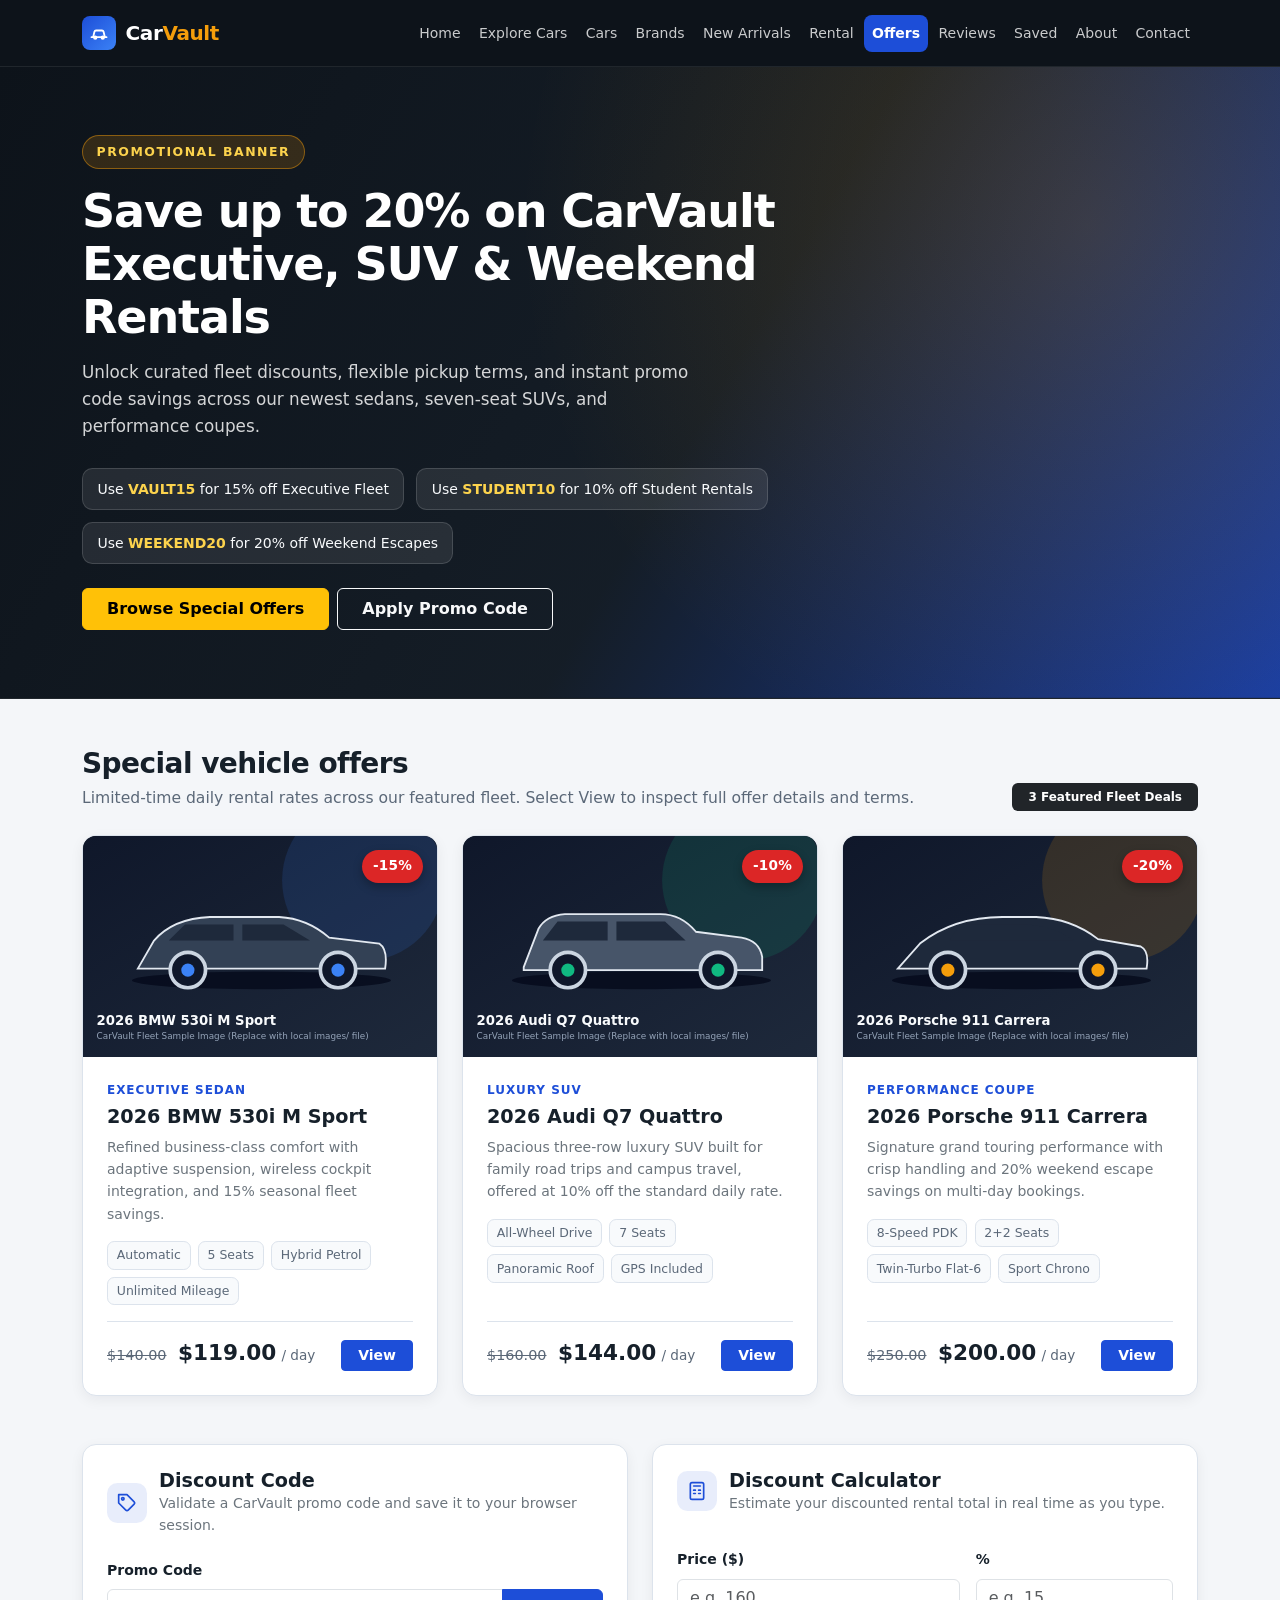
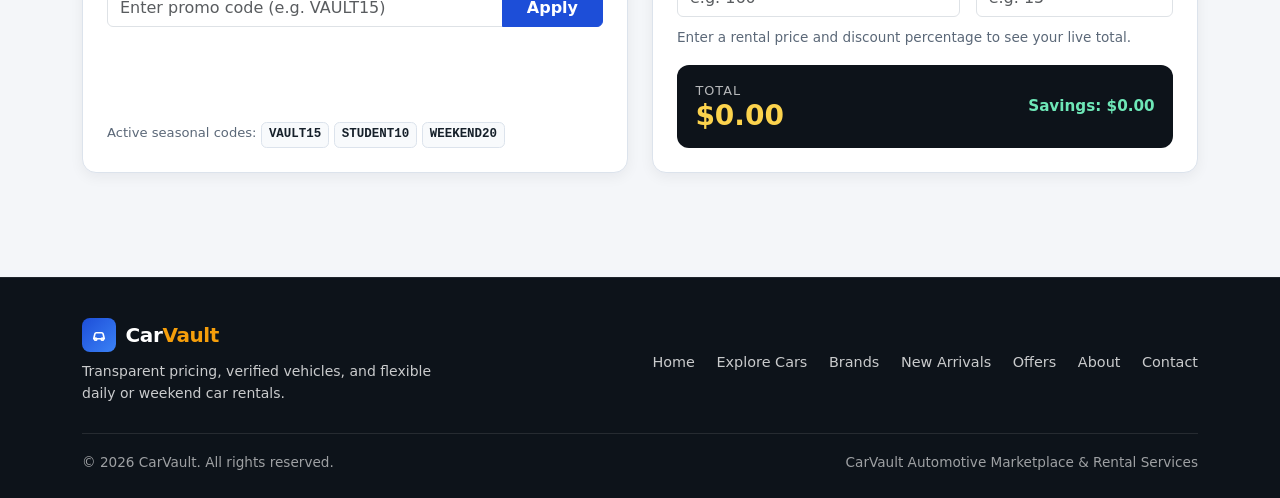
==== pages/offers.html @ e5821bf5 "Implemented CarVault Offers and Deals page" ====
<!DOCTYPE html>
<html lang="en">
  <head>
    <meta charset="UTF-8" />
    <meta name="viewport" content="width=device-width, initial-scale=1.0" />
    <title>Special Offers &amp; Promo Codes | CarVault</title>
    <link
      href="https://cdn.jsdelivr.net/npm/bootstrap@5.3.3/dist/css/bootstrap.min.css"
      rel="stylesheet"
      integrity="sha384-QWTKZyjpPEjISv5WaRU9OFeRpok6YctnYmDr5pNlyT2bRjXh0JMhjY6hW+ALEwIH"
      crossorigin="anonymous"
    />
    <link rel="stylesheet" href="../css/style.css" />
  </head>
  <body>
    <!-- Shared Header & Responsive Navigation -->
    <header>
      <nav class="navbar navbar-expand-xl navbar-dark carvault-navbar sticky-top" aria-label="Primary navigation">
        <div class="container">
          <a class="navbar-brand carvault-brand" href="../index.html">
            <span class="carvault-brand-mark" aria-hidden="true">
              <svg width="20" height="20" viewBox="0 0 24 24" fill="none" stroke="currentColor" stroke-width="2.2" stroke-linecap="round" stroke-linejoin="round">
                <path d="M5 17h14l-1.5-6.5A2 2 0 0 0 15.55 9H8.45a2 2 0 0 0-1.95 1.5L5 17z" />
                <circle cx="7.5" cy="17.5" r="1.5" />
                <circle cx="16.5" cy="17.5" r="1.5" />
                <path d="M3 17h2m14 0h2" />
              </svg>
            </span>
            <span>Car<span class="carvault-brand-accent">Vault</span></span>
          </a>

          <button
            class="navbar-toggler carvault-toggler"
            type="button"
            data-bs-toggle="collapse"
            data-bs-target="#carvaultMainNav"
            aria-controls="carvaultMainNav"
            aria-expanded="false"
            aria-label="Toggle navigation menu"
          >
            <span class="navbar-toggler-icon"></span>
            <span>Menu</span>
          </button>

          <div class="collapse navbar-collapse" id="carvaultMainNav">
            <ul class="navbar-nav ms-auto align-items-xl-center pt-3 pt-xl-0">
              <li class="nav-item"><a class="nav-link" href="../index.html">Home</a></li>
              <li class="nav-item"><a class="nav-link" href="explore.html">Explore Cars</a></li>
              <li class="nav-item"><a class="nav-link" href="cars.html">Cars</a></li>
              <li class="nav-item"><a class="nav-link" href="brands.html">Brands</a></li>
              <li class="nav-item"><a class="nav-link" href="new-arrivals.html">New Arrivals</a></li>
              <li class="nav-item"><a class="nav-link" href="rental.html">Rental</a></li>
              <li class="nav-item"><a class="nav-link active" aria-current="page" href="offers.html">Offers</a></li>
              <li class="nav-item"><a class="nav-link" href="reviews.html">Reviews</a></li>
              <li class="nav-item"><a class="nav-link" href="saved.html">Saved</a></li>
              <li class="nav-item"><a class="nav-link" href="about.html">About</a></li>
              <li class="nav-item"><a class="nav-link" href="contact.html">Contact</a></li>
            </ul>
          </div>
        </div>
      </nav>
    </header>

    <main>
      <!--
        Hero Section: Full-width Promotional Banner
        To swap in a custom banner image later, either:
        1. Add style="--promo-banner-image: url('../images/your-banner.jpg');" on this <section>, or
        2. Update --promo-banner-image in css/style.css
      -->
      <section class="promo-banner" aria-label="Promotional Banner">
        <div class="container">
          <div class="row align-items-center g-4">
            <div class="col-lg-8">
              <span class="promo-eyebrow">PROMOTIONAL BANNER</span>
              <h1 class="promo-banner-title">
                Save up to 20% on CarVault Executive, SUV &amp; Weekend Rentals
              </h1>
              <p class="promo-banner-subtitle">
                Unlock curated fleet discounts, flexible pickup terms, and instant promo code savings across our newest sedans, seven-seat SUVs, and performance coupes.
              </p>
              <div class="promo-highlights mb-4">
                <div class="promo-highlight-pill">
                  Use <strong>VAULT15</strong> for 15% off Executive Fleet
                </div>
                <div class="promo-highlight-pill">
                  Use <strong>STUDENT10</strong> for 10% off Student Rentals
                </div>
                <div class="promo-highlight-pill">
                  Use <strong>WEEKEND20</strong> for 20% off Weekend Escapes
                </div>
              </div>
              <div class="d-flex flex-wrap gap-2">
                <a href="#special-offers" class="btn btn-warning fw-semibold px-4 py-2">
                  Browse Special Offers
                </a>
                <a href="#offer-tools" class="btn btn-outline-light fw-semibold px-4 py-2">
                  Apply Promo Code
                </a>
              </div>
            </div>
          </div>
        </div>
      </section>

      <!-- Special Vehicle Offers -->
      <section id="special-offers" class="py-5" aria-labelledby="special-offers-heading">
        <div class="container">
          <div class="d-flex flex-column flex-md-row justify-content-between align-items-md-end mb-4 gap-2">
            <div>
              <h2 id="special-offers-heading" class="section-heading">Special vehicle offers</h2>
              <p class="section-subheading">
                Limited-time daily rental rates across our featured fleet. Select View to inspect full offer details and terms.
              </p>
            </div>
            <span class="badge text-bg-dark px-3 py-2 align-self-start align-self-md-end">
              3 Featured Fleet Deals
            </span>
          </div>

          <!-- Offer cards rendered dynamically from js/offers.js -->
          <div class="row g-4" id="offers-grid"></div>
        </div>
      </section>

      <!-- Interactive Tools Row -->
      <section id="offer-tools" class="pb-5" aria-label="Promo code and discount calculator tools">
        <div class="container">
          <div class="row g-4">
            <!-- Discount Code Box -->
            <div class="col-12 col-md-6">
              <div class="tool-card">
                <div class="tool-card-header">
                  <span class="tool-icon-badge" aria-hidden="true">
                    <svg width="20" height="20" viewBox="0 0 24 24" fill="none" stroke="currentColor" stroke-width="2" stroke-linecap="round" stroke-linejoin="round">
                      <path d="M20.59 13.41 13.42 20.58a2 2 0 0 1-2.83 0L2 12V2h10l8.59 8.59a2 2 0 0 1 0 2.82z" />
                      <circle cx="7" cy="7" r="1.5" />
                    </svg>
                  </span>
                  <div>
                    <h2 class="tool-card-title">Discount Code</h2>
                    <p class="text-secondary small mb-0">
                      Validate a CarVault promo code and save it to your browser session.
                    </p>
                  </div>
                </div>

                <form id="promo-code-form" class="mt-2" novalidate>
                  <label for="promo-code-input" class="form-label fw-semibold small">
                    Promo Code
                  </label>
                  <div class="input-group">
                    <input
                      type="text"
                      id="promo-code-input"
                      class="form-control"
                      placeholder="Enter promo code (e.g. VAULT15)"
                      autocomplete="off"
                    />
                    <button type="submit" id="apply-promo-btn" class="btn btn-carvault px-4">
                      Apply
                    </button>
                  </div>
                </form>

                <div id="promo-feedback" class="promo-feedback" role="status" aria-live="polite"></div>

                <div class="promo-hints">
                  Active seasonal codes:
                  <span class="promo-code-pill">VAULT15</span>
                  <span class="promo-code-pill">STUDENT10</span>
                  <span class="promo-code-pill">WEEKEND20</span>
                </div>
              </div>
            </div>

            <!-- Discount Calculator Box -->
            <div class="col-12 col-md-6">
              <div class="tool-card">
                <div class="tool-card-header">
                  <span class="tool-icon-badge" aria-hidden="true">
                    <svg width="20" height="20" viewBox="0 0 24 24" fill="none" stroke="currentColor" stroke-width="2" stroke-linecap="round" stroke-linejoin="round">
                      <rect x="4" y="2" width="16" height="20" rx="2" />
                      <line x1="8" y1="6" x2="16" y2="6" />
                      <line x1="8" y1="11" x2="10" y2="11" />
                      <line x1="14" y1="11" x2="16" y2="11" />
                      <line x1="8" y1="15" x2="10" y2="15" />
                      <line x1="14" y1="15" x2="16" y2="15" />
                    </svg>
                  </span>
                  <div>
                    <h2 class="tool-card-title">Discount Calculator</h2>
                    <p class="text-secondary small mb-0">
                      Estimate your discounted rental total in real time as you type.
                    </p>
                  </div>
                </div>

                <div class="row g-3 mt-1">
                  <div class="col-sm-7">
                    <label for="calc-price" class="form-label fw-semibold small">Price ($)</label>
                    <input
                      type="number"
                      id="calc-price"
                      class="form-control"
                      placeholder="e.g. 160"
                      min="0"
                      step="0.01"
                    />
                  </div>
                  <div class="col-sm-5">
                    <label for="calc-discount" class="form-label fw-semibold small">%</label>
                    <input
                      type="number"
                      id="calc-discount"
                      class="form-control"
                      placeholder="e.g. 15"
                      min="0"
                      max="100"
                      step="0.1"
                    />
                  </div>
                </div>

                <div id="calc-feedback" class="calc-feedback" aria-live="polite"></div>

                <div class="calc-result-box">
                  <div>
                    <div class="calc-total-label">Total</div>
                    <div id="calc-total" class="calc-total-value">$0.00</div>
                  </div>
                  <div id="calc-savings" class="calc-savings-value">Savings: $0.00</div>
                </div>
              </div>
            </div>
          </div>
        </div>
      </section>
    </main>

    <!-- Offer Details Bootstrap Modal -->
    <div
      class="modal fade"
      id="offerDetailsModal"
      tabindex="-1"
      aria-labelledby="offerModalTitle"
      aria-hidden="true"
    >
      <div class="modal-dialog modal-lg modal-dialog-centered">
        <div class="modal-content border-0 shadow-lg">
          <div class="modal-header">
            <div>
              <span id="offerModalCategory" class="offer-category-tag d-block"></span>
              <h3 class="modal-title fs-4 fw-bold" id="offerModalTitle">Vehicle Offer</h3>
            </div>
            <button type="button" class="btn-close" data-bs-dismiss="modal" aria-label="Close"></button>
          </div>
          <div class="modal-body">
            <div class="row g-4 align-items-start">
              <div class="col-md-6">
                <img id="offerModalImage" src="" alt="" class="offer-modal-img" />
                <div class="d-flex align-items-center justify-content-between mt-3">
                  <span id="offerModalBadge" class="badge text-bg-danger px-3 py-2 fs-6"></span>
                  <span class="small text-secondary">
                    Offer Code: <strong id="offerModalCode" class="text-dark"></strong>
                  </span>
                </div>
              </div>
              <div class="col-md-6">
                <p id="offerModalSummary" class="text-secondary mb-3"></p>
                <div class="p-3 rounded-3 bg-light border mb-3">
                  <div class="d-flex justify-content-between small text-secondary mb-1">
                    <span>Standard Daily Rate</span>
                    <span id="offerModalOriginalPrice" class="text-decoration-line-through"></span>
                  </div>
                  <div class="d-flex justify-content-between align-items-baseline">
                    <span class="fw-semibold">Discounted Offer Price</span>
                    <span id="offerModalDiscountedPrice" class="fs-4 fw-bold text-primary"></span>
                  </div>
                  <div id="offerModalSavings" class="small text-success fw-semibold text-end mt-1"></div>
                </div>

                <h4 class="fs-6 fw-bold mb-2">Vehicle Highlights</h4>
                <div id="offerModalSpecs" class="offer-specs-list mb-3"></div>

                <h4 class="fs-6 fw-bold mb-2">Included Benefits</h4>
                <ul id="offerModalInclusions" class="small text-secondary ps-3 mb-0"></ul>
              </div>
            </div>

            <div class="offer-modal-terms mt-4">
              <strong class="text-dark d-block mb-1">Offer Terms &amp; Conditions</strong>
              <span id="offerModalTerms"></span>
            </div>
          </div>
          <div class="modal-footer">
            <button type="button" class="btn btn-outline-secondary" data-bs-dismiss="modal">
              Close
            </button>
            <a href="rental.html" class="btn btn-carvault">Reserve This Vehicle</a>
          </div>
        </div>
      </div>
    </div>

    <!-- Shared Footer -->
    <footer class="carvault-footer">
      <div class="container">
        <div class="row align-items-center justify-content-between g-3">
          <div class="col-lg-4">
            <div class="carvault-brand mb-2">
              <span class="carvault-brand-mark" aria-hidden="true">
                <svg width="18" height="18" viewBox="0 0 24 24" fill="none" stroke="currentColor" stroke-width="2.2" stroke-linecap="round" stroke-linejoin="round">
                  <path d="M5 17h14l-1.5-6.5A2 2 0 0 0 15.55 9H8.45a2 2 0 0 0-1.95 1.5L5 17z" />
                  <circle cx="7.5" cy="17.5" r="1.5" />
                  <circle cx="16.5" cy="17.5" r="1.5" />
                </svg>
              </span>
              <span>Car<span class="carvault-brand-accent">Vault</span></span>
            </div>
            <p class="small mb-0">
              Transparent pricing, verified vehicles, and flexible daily or weekend car rentals.
            </p>
          </div>
          <div class="col-lg-8 d-flex justify-content-lg-end">
            <ul class="carvault-footer-links">
              <li><a href="../index.html">Home</a></li>
              <li><a href="explore.html">Explore Cars</a></li>
              <li><a href="brands.html">Brands</a></li>
              <li><a href="new-arrivals.html">New Arrivals</a></li>
              <li><a href="offers.html">Offers</a></li>
              <li><a href="about.html">About</a></li>
              <li><a href="contact.html">Contact</a></li>
            </ul>
          </div>
        </div>
        <div class="carvault-footer-bottom d-flex flex-column flex-sm-row justify-content-between gap-2">
          <span>&copy; 2026 CarVault. All rights reserved.</span>
          <span>CarVault Automotive Marketplace &amp; Rental Services</span>
        </div>
      </div>
    </footer>

    <script
      src="https://cdn.jsdelivr.net/npm/bootstrap@5.3.3/dist/js/bootstrap.bundle.min.js"
      integrity="sha384-YvpcrYf0tY3lHB60NNkmXc5s9fDVZLESaAA55NDzOxhy9GkcIdslK1eN7N6jIeHz"
      crossorigin="anonymous"
    ></script>
    <script src="../js/offers.js"></script>
  </body>
</html>
---- css/style.css ----
/* ==========================================================================
   CarVault Shared Stylesheet
   ========================================================================== */

:root {
  --cv-bg: #f4f6f9;
  --cv-surface: #ffffff;
  --cv-surface-alt: #f8fafc;
  --cv-dark: #0d131a;
  --cv-dark-elevated: #161f29;
  --cv-border: #dce3ec;
  --cv-text: #16202a;
  --cv-text-muted: #5b6878;
  --cv-primary: #1d4ed8;
  --cv-primary-hover: #1e40af;
  --cv-accent: #f59e0b;
  --cv-success: #059669;
  --cv-danger: #dc2626;
  --cv-radius: 0.875rem;
  --cv-shadow-sm: 0 4px 14px rgba(13, 19, 26, 0.06);
  --cv-shadow-md: 0 12px 28px rgba(13, 19, 26, 0.12);

  /* Promotional Banner image slot:
     Replace 'none' with url('../images/your-promo-banner.jpg') to use a custom photo */
  --promo-banner-image: none;
}

*,
*::before,
*::after {
  box-sizing: border-box;
}

body {
  margin: 0;
  font-family: system-ui, -apple-system, "Segoe UI", Roboto, "Helvetica Neue", Arial, sans-serif;
  background-color: var(--cv-bg);
  color: var(--cv-text);
  line-height: 1.6;
  min-height: 100vh;
  display: flex;
  flex-direction: column;
}

main {
  flex: 1 0 auto;
}

/* ==========================================================================
   Shared Header & Navigation
   ========================================================================== */

.carvault-navbar {
  background-color: var(--cv-dark);
  border-bottom: 1px solid rgba(255, 255, 255, 0.08);
  padding-top: 0.7rem;
  padding-bottom: 0.7rem;
}

.carvault-brand {
  display: inline-flex;
  align-items: center;
  gap: 0.6rem;
  font-weight: 700;
  font-size: 1.25rem;
  letter-spacing: -0.02em;
  color: #ffffff;
  text-decoration: none;
}

.carvault-brand:hover,
.carvault-brand:focus {
  color: #ffffff;
}

.carvault-brand-mark {
  display: inline-flex;
  align-items: center;
  justify-content: center;
  width: 34px;
  height: 34px;
  border-radius: 0.5rem;
  background: linear-gradient(135deg, var(--cv-primary), #3b82f6);
  color: #ffffff;
  flex-shrink: 0;
}

.carvault-brand-accent {
  color: var(--cv-accent);
}

.carvault-navbar .navbar-nav {
  gap: 0.15rem;
}

.carvault-navbar .nav-link {
  color: rgba(255, 255, 255, 0.78);
  font-size: 0.875rem;
  font-weight: 500;
  padding: 0.45rem 0.65rem;
  border-radius: 0.5rem;
  white-space: nowrap;
  transition: color 0.18s ease, background-color 0.18s ease;
}

.carvault-navbar .nav-link:hover,
.carvault-navbar .nav-link:focus-visible {
  color: #ffffff;
  background-color: rgba(255, 255, 255, 0.08);
}

.carvault-navbar .nav-link.active {
  color: #ffffff;
  background-color: var(--cv-primary);
  font-weight: 600;
}

.carvault-toggler {
  display: inline-flex;
  align-items: center;
  gap: 0.45rem;
  border: 1px solid rgba(255, 255, 255, 0.24);
  color: #ffffff;
  font-size: 0.875rem;
  font-weight: 600;
  padding: 0.4rem 0.75rem;
  border-radius: 0.5rem;
}

.carvault-toggler:focus {
  box-shadow: 0 0 0 0.2rem rgba(59, 130, 246, 0.45);
}

@media (min-width: 1200px) {
  .carvault-toggler {
    display: none;
  }
}

/* ==========================================================================
   Hero / Promotional Banner
   ========================================================================== */

.promo-banner {
  position: relative;
  width: 100%;
  background-color: var(--cv-dark);
  background-image:
    linear-gradient(120deg, rgba(13, 19, 26, 0.92) 0%, rgba(22, 31, 41, 0.84) 55%, rgba(29, 78, 216, 0.72) 100%),
    var(--promo-banner-image);
  background-size: cover;
  background-position: center;
  background-repeat: no-repeat;
  color: #ffffff;
  padding: 4.25rem 0;
  overflow: hidden;
  border-bottom: 1px solid rgba(255, 255, 255, 0.08);
}

.promo-banner::after {
  content: "";
  position: absolute;
  inset: 0;
  background: radial-gradient(circle at 85% 25%, rgba(245, 158, 11, 0.16), transparent 48%);
  pointer-events: none;
}

.promo-banner .container {
  position: relative;
  z-index: 1;
}

.promo-eyebrow {
  display: inline-flex;
  align-items: center;
  gap: 0.5rem;
  padding: 0.35rem 0.85rem;
  border-radius: 999px;
  background-color: rgba(245, 158, 11, 0.16);
  border: 1px solid rgba(245, 158, 11, 0.45);
  color: #fcd34d;
  font-size: 0.78rem;
  font-weight: 700;
  letter-spacing: 0.12em;
  text-transform: uppercase;
}

.promo-banner-title {
  font-size: clamp(2rem, 3.6vw, 3rem);
  font-weight: 800;
  letter-spacing: -0.025em;
  line-height: 1.15;
  margin-top: 1rem;
  margin-bottom: 1rem;
}

.promo-banner-subtitle {
  color: rgba(255, 255, 255, 0.82);
  font-size: 1.05rem;
  max-width: 620px;
  margin-bottom: 1.75rem;
}

.promo-highlights {
  display: flex;
  flex-wrap: wrap;
  gap: 0.75rem;
}

.promo-highlight-pill {
  background-color: rgba(255, 255, 255, 0.09);
  border: 1px solid rgba(255, 255, 255, 0.14);
  border-radius: 0.65rem;
  padding: 0.55rem 0.9rem;
  font-size: 0.875rem;
  color: #f8fafc;
}

.promo-highlight-pill strong {
  color: #fcd34d;
}

/* ==========================================================================
   Section Headings
   ========================================================================== */

.section-heading {
  font-size: 1.75rem;
  font-weight: 700;
  letter-spacing: -0.02em;
  color: var(--cv-text);
  margin-bottom: 0.35rem;
}

.section-subheading {
  color: var(--cv-text-muted);
  font-size: 0.975rem;
  margin-bottom: 0;
}

/* ==========================================================================
   Special Vehicle Offer Cards
   ========================================================================== */

.offer-card {
  background-color: var(--cv-surface);
  border: 1px solid var(--cv-border);
  border-radius: var(--cv-radius);
  box-shadow: var(--cv-shadow-sm);
  overflow: hidden;
  transition: transform 0.2s ease, box-shadow 0.2s ease, border-color 0.2s ease;
  height: 100%;
  display: flex;
  flex-direction: column;
}

.offer-card:hover {
  transform: translateY(-4px);
  box-shadow: var(--cv-shadow-md);
  border-color: #bfd0e6;
}

.offer-card-media {
  position: relative;
  background-color: #101720;
  aspect-ratio: 16 / 10;
  overflow: hidden;
}

.offer-card-img {
  width: 100%;
  height: 100%;
  object-fit: cover;
  display: block;
}

.offer-discount-badge {
  position: absolute;
  top: 0.85rem;
  right: 0.85rem;
  background-color: var(--cv-danger);
  color: #ffffff;
  font-weight: 800;
  font-size: 0.85rem;
  padding: 0.35rem 0.7rem;
  border-radius: 999px;
  letter-spacing: 0.02em;
  box-shadow: 0 4px 10px rgba(0, 0, 0, 0.28);
}

.offer-category-tag {
  font-size: 0.75rem;
  font-weight: 700;
  text-transform: uppercase;
  letter-spacing: 0.08em;
  color: var(--cv-primary);
}

.offer-card-title {
  font-size: 1.2rem;
  font-weight: 700;
  color: var(--cv-text);
  margin-top: 0.25rem;
  margin-bottom: 0.5rem;
}

.offer-specs-list {
  display: flex;
  flex-wrap: wrap;
  gap: 0.45rem;
  margin-bottom: 1rem;
}

.offer-spec-chip {
  font-size: 0.78rem;
  color: var(--cv-text-muted);
  background-color: var(--cv-surface-alt);
  border: 1px solid var(--cv-border);
  border-radius: 0.45rem;
  padding: 0.2rem 0.55rem;
}

.offer-price-row {
  display: flex;
  align-items: baseline;
  justify-content: space-between;
  gap: 0.75rem;
  padding-top: 0.85rem;
  margin-top: auto;
  border-top: 1px solid var(--cv-border);
}

.offer-price-original {
  font-size: 0.9rem;
  color: var(--cv-text-muted);
  text-decoration: line-through;
  margin-right: 0.4rem;
}

.offer-price-discounted {
  font-size: 1.35rem;
  font-weight: 800;
  color: var(--cv-text);
}

.offer-price-unit {
  font-size: 0.85rem;
  font-weight: 500;
  color: var(--cv-text-muted);
}

.btn-carvault {
  background-color: var(--cv-primary);
  border-color: var(--cv-primary);
  color: #ffffff;
  font-weight: 600;
}

.btn-carvault:hover,
.btn-carvault:focus {
  background-color: var(--cv-primary-hover);
  border-color: var(--cv-primary-hover);
  color: #ffffff;
}

/* ==========================================================================
   Interactive Tools (Discount Code & Discount Calculator)
   ========================================================================== */

.tool-card {
  background-color: var(--cv-surface);
  border: 1px solid var(--cv-border);
  border-radius: var(--cv-radius);
  box-shadow: var(--cv-shadow-sm);
  padding: 1.5rem;
  height: 100%;
  display: flex;
  flex-direction: column;
}

.tool-card-header {
  display: flex;
  align-items: center;
  gap: 0.75rem;
  margin-bottom: 0.75rem;
}

.tool-icon-badge {
  width: 40px;
  height: 40px;
  border-radius: 0.65rem;
  background-color: rgba(29, 78, 216, 0.1);
  color: var(--cv-primary);
  display: inline-flex;
  align-items: center;
  justify-content: center;
  flex-shrink: 0;
}

.tool-card-title {
  font-size: 1.2rem;
  font-weight: 700;
  margin: 0;
}

.promo-feedback {
  margin-top: 0.85rem;
  padding: 0.75rem 0.9rem;
  border-radius: 0.6rem;
  font-size: 0.9rem;
  font-weight: 500;
  display: none;
}

.promo-feedback.is-visible {
  display: flex;
  align-items: center;
  justify-content: space-between;
  gap: 0.75rem;
}

.promo-feedback.is-success {
  background-color: #ecfdf5;
  border: 1px solid #a7f3d0;
  color: #065f46;
}

.promo-feedback.is-error {
  background-color: #fef2f2;
  border: 1px solid #fecaca;
  color: #991b1b;
}

.promo-hints {
  margin-top: auto;
  padding-top: 1rem;
  font-size: 0.82rem;
  color: var(--cv-text-muted);
}

.promo-code-pill {
  display: inline-block;
  font-family: ui-monospace, SFMono-Regular, Menlo, Monaco, Consolas, monospace;
  font-weight: 700;
  font-size: 0.78rem;
  background-color: var(--cv-surface-alt);
  border: 1px solid var(--cv-border);
  color: var(--cv-text);
  padding: 0.12rem 0.45rem;
  border-radius: 0.35rem;
}

.calc-result-box {
  margin-top: 1rem;
  padding: 1rem 1.15rem;
  border-radius: 0.75rem;
  background-color: var(--cv-dark);
  color: #ffffff;
  display: flex;
  align-items: center;
  justify-content: space-between;
  gap: 1rem;
}

.calc-total-label {
  font-size: 0.8rem;
  text-transform: uppercase;
  letter-spacing: 0.08em;
  color: rgba(255, 255, 255, 0.7);
}

.calc-total-value {
  font-size: 1.75rem;
  font-weight: 800;
  color: #fcd34d;
  line-height: 1.1;
}

.calc-savings-value {
  font-size: 0.95rem;
  font-weight: 600;
  color: #6ee7b7;
}

.calc-feedback {
  min-height: 1.25rem;
  margin-top: 0.65rem;
  font-size: 0.85rem;
  color: var(--cv-text-muted);
}

.calc-feedback.is-error {
  color: var(--cv-danger);
  font-weight: 500;
}

/* ==========================================================================
   Modal Details
   ========================================================================== */

.offer-modal-img {
  width: 100%;
  aspect-ratio: 16 / 9;
  object-fit: cover;
  border-radius: 0.65rem;
  background-color: #101720;
}

.offer-modal-terms {
  background-color: var(--cv-surface-alt);
  border: 1px solid var(--cv-border);
  border-radius: 0.65rem;
  padding: 0.9rem 1rem;
  font-size: 0.88rem;
  color: var(--cv-text-muted);
}

/* ==========================================================================
   Shared Footer
   ========================================================================== */

.carvault-footer {
  background-color: var(--cv-dark);
  color: rgba(255, 255, 255, 0.78);
  border-top: 1px solid rgba(255, 255, 255, 0.08);
  padding: 2.5rem 0 1.5rem;
  margin-top: 3.5rem;
}

.carvault-footer-links {
  display: flex;
  flex-wrap: wrap;
  gap: 0.75rem 1.35rem;
  list-style: none;
  padding: 0;
  margin: 0;
}

.carvault-footer-links a {
  color: rgba(255, 255, 255, 0.78);
  text-decoration: none;
  font-size: 0.9rem;
  transition: color 0.18s ease;
}

.carvault-footer-links a:hover,
.carvault-footer-links a:focus {
  color: #ffffff;
  text-decoration: underline;
}

.carvault-footer-bottom {
  border-top: 1px solid rgba(255, 255, 255, 0.1);
  margin-top: 1.75rem;
  padding-top: 1.15rem;
  font-size: 0.85rem;
  color: rgba(255, 255, 255, 0.6);
}
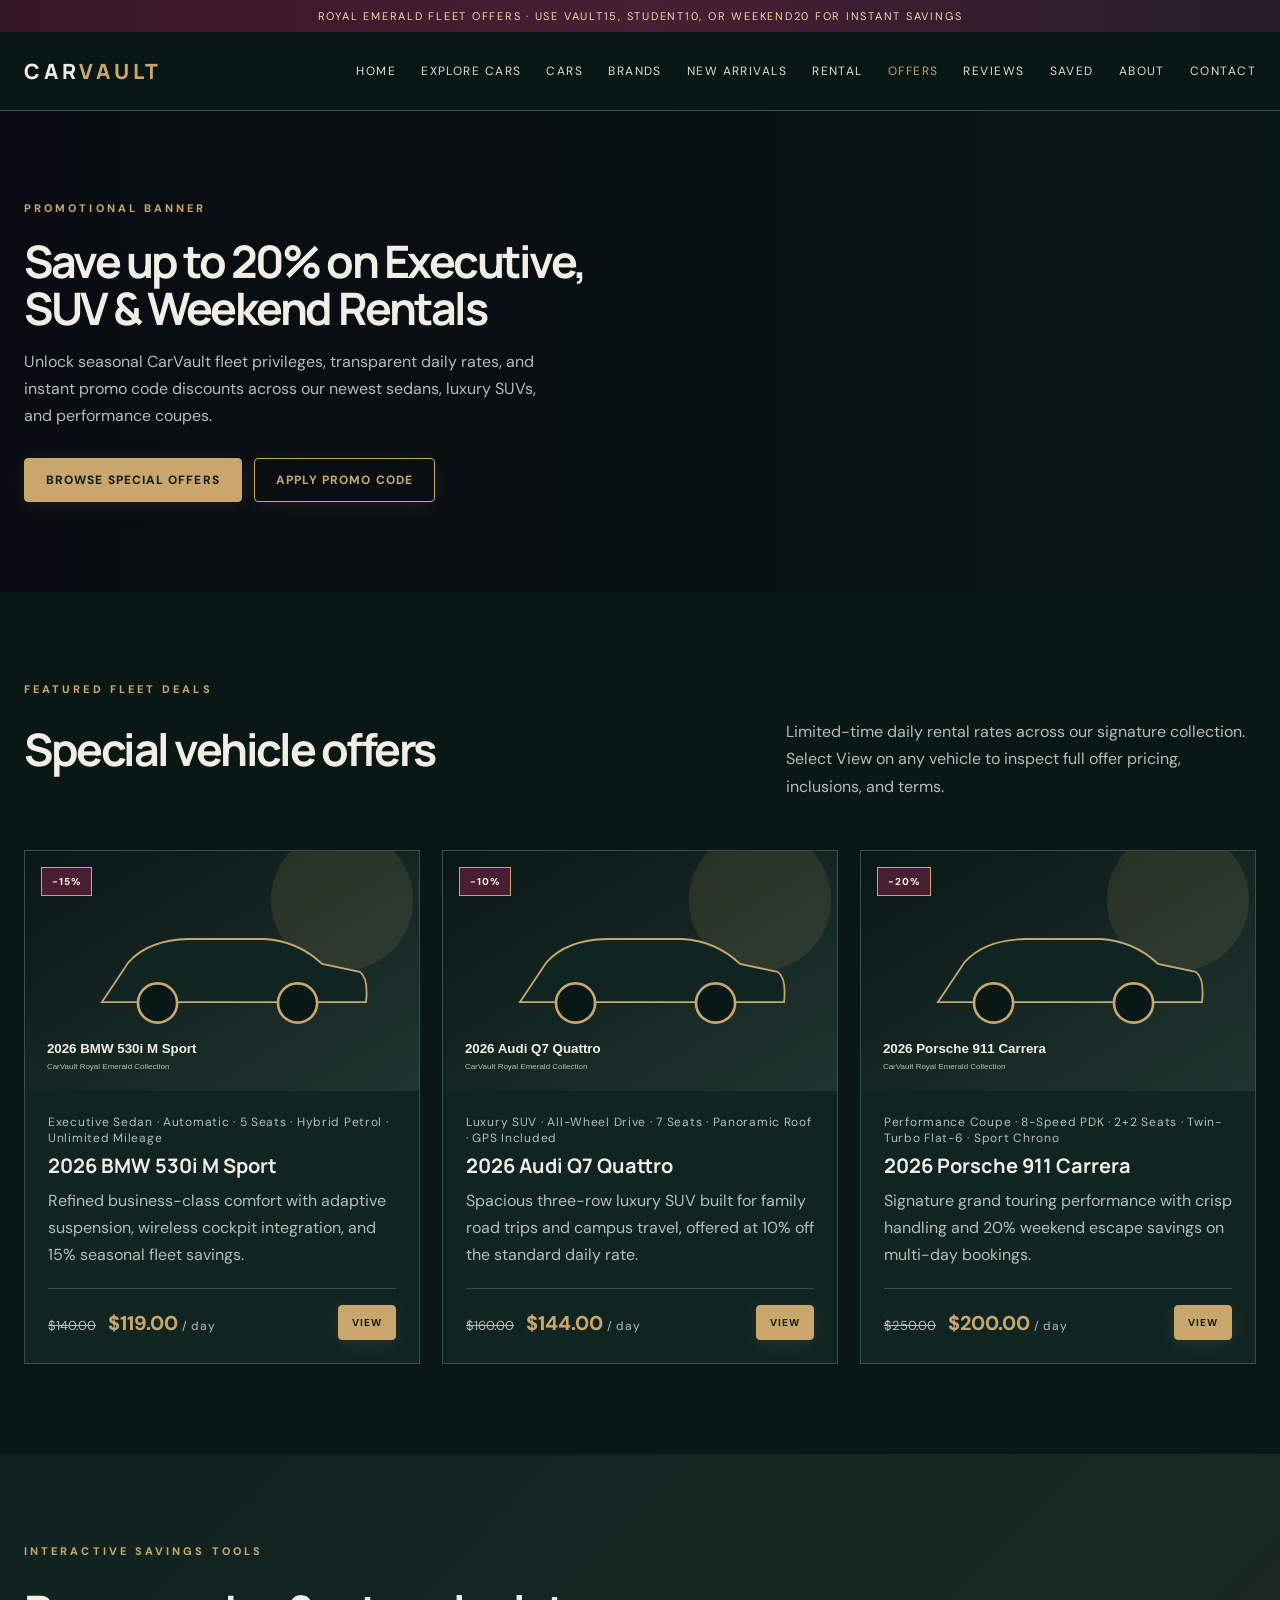
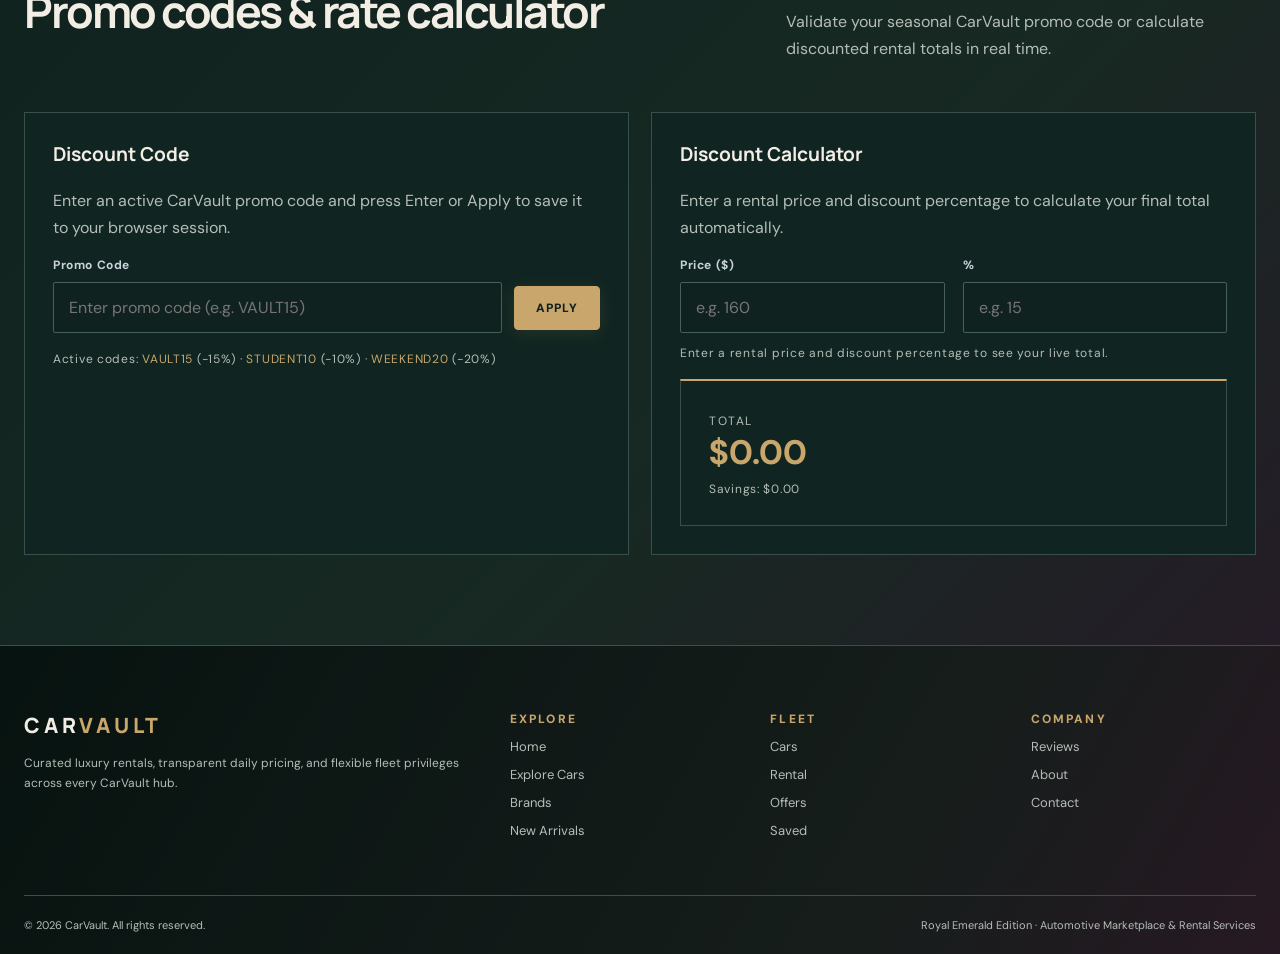
==== commit 2e39d351: "Applied Royal Emerald theme and luxury car images to Offers page" ====
--- a/pages/offers.html
+++ b/pages/offers.html
@@ -4,233 +4,200 @@
     <meta charset="UTF-8" />
     <meta name="viewport" content="width=device-width, initial-scale=1.0" />
     <title>Special Offers &amp; Promo Codes | CarVault</title>
+    <link rel="preconnect" href="https://fonts.googleapis.com" />
+    <link rel="preconnect" href="https://fonts.gstatic.com" crossorigin />
     <link
-      href="https://cdn.jsdelivr.net/npm/bootstrap@5.3.3/dist/css/bootstrap.min.css"
+      href="https://fonts.googleapis.com/css2?family=DM+Sans:ital,opsz,wght@0,9..40,400..700;1,9..40,400..700&family=Manrope:wght@600;700;800&display=swap"
       rel="stylesheet"
-      integrity="sha384-QWTKZyjpPEjISv5WaRU9OFeRpok6YctnYmDr5pNlyT2bRjXh0JMhjY6hW+ALEwIH"
-      crossorigin="anonymous"
     />
     <link rel="stylesheet" href="../css/style.css" />
+    <style>
+      .offer-modal-backdrop {
+        position: fixed;
+        inset: 0;
+        z-index: 90;
+        background: rgba(9, 23, 21, 0.84);
+        backdrop-filter: blur(8px);
+        display: flex;
+        align-items: center;
+        justify-content: center;
+        padding: 20px;
+      }
+      .offer-modal-dialog {
+        width: min(760px, 100%);
+        max-height: 90vh;
+        overflow-y: auto;
+        border-color: var(--gold);
+        box-shadow: 0 24px 64px rgba(0, 0, 0, 0.55);
+      }
+      .offer-modal-img {
+        width: 100%;
+        height: 240px;
+        object-fit: cover;
+        border: 1px solid var(--line);
+        margin-bottom: 16px;
+      }
+      .offer-modal-list {
+        margin: 8px 0 0;
+        padding-left: 18px;
+        color: var(--muted);
+        line-height: 1.7;
+      }
+    </style>
   </head>
   <body>
-    <!-- Shared Header & Responsive Navigation -->
-    <header>
-      <nav class="navbar navbar-expand-xl navbar-dark carvault-navbar sticky-top" aria-label="Primary navigation">
-        <div class="container">
-          <a class="navbar-brand carvault-brand" href="../index.html">
-            <span class="carvault-brand-mark" aria-hidden="true">
-              <svg width="20" height="20" viewBox="0 0 24 24" fill="none" stroke="currentColor" stroke-width="2.2" stroke-linecap="round" stroke-linejoin="round">
-                <path d="M5 17h14l-1.5-6.5A2 2 0 0 0 15.55 9H8.45a2 2 0 0 0-1.95 1.5L5 17z" />
-                <circle cx="7.5" cy="17.5" r="1.5" />
-                <circle cx="16.5" cy="17.5" r="1.5" />
-                <path d="M3 17h2m14 0h2" />
-              </svg>
-            </span>
-            <span>Car<span class="carvault-brand-accent">Vault</span></span>
-          </a>
-
-          <button
-            class="navbar-toggler carvault-toggler"
-            type="button"
-            data-bs-toggle="collapse"
-            data-bs-target="#carvaultMainNav"
-            aria-controls="carvaultMainNav"
-            aria-expanded="false"
-            aria-label="Toggle navigation menu"
-          >
-            <span class="navbar-toggler-icon"></span>
-            <span>Menu</span>
-          </button>
-
-          <div class="collapse navbar-collapse" id="carvaultMainNav">
-            <ul class="navbar-nav ms-auto align-items-xl-center pt-3 pt-xl-0">
-              <li class="nav-item"><a class="nav-link" href="../index.html">Home</a></li>
-              <li class="nav-item"><a class="nav-link" href="explore.html">Explore Cars</a></li>
-              <li class="nav-item"><a class="nav-link" href="cars.html">Cars</a></li>
-              <li class="nav-item"><a class="nav-link" href="brands.html">Brands</a></li>
-              <li class="nav-item"><a class="nav-link" href="new-arrivals.html">New Arrivals</a></li>
-              <li class="nav-item"><a class="nav-link" href="rental.html">Rental</a></li>
-              <li class="nav-item"><a class="nav-link active" aria-current="page" href="offers.html">Offers</a></li>
-              <li class="nav-item"><a class="nav-link" href="reviews.html">Reviews</a></li>
-              <li class="nav-item"><a class="nav-link" href="saved.html">Saved</a></li>
-              <li class="nav-item"><a class="nav-link" href="about.html">About</a></li>
-              <li class="nav-item"><a class="nav-link" href="contact.html">Contact</a></li>
-            </ul>
-          </div>
-        </div>
-      </nav>
+    <div class="topbar">
+      Royal Emerald Fleet Offers &middot; Use VAULT15, STUDENT10, or WEEKEND20 for Instant Savings
+    </div>
+
+    <header class="header">
+      <div class="nav wrap">
+        <a class="logo" href="../index.html">CAR<span>VAULT</span></a>
+
+        <nav class="navlinks" id="navLinks" aria-label="Primary navigation">
+          <a href="../index.html">Home</a>
+          <a href="explore.html">Explore Cars</a>
+          <a href="cars.html">Cars</a>
+          <a href="brands.html">Brands</a>
+          <a href="new-arrivals.html">New Arrivals</a>
+          <a href="rental.html">Rental</a>
+          <a href="offers.html" class="active" aria-current="page">Offers</a>
+          <a href="reviews.html">Reviews</a>
+          <a href="saved.html">Saved</a>
+          <a href="about.html">About</a>
+          <a href="contact.html">Contact</a>
+        </nav>
+
+        <button
+          type="button"
+          class="menu-toggle btn outline small"
+          id="menuToggle"
+          aria-expanded="false"
+          aria-controls="navLinks"
+        >
+          Menu
+        </button>
+      </div>
     </header>
 
     <main>
-      <!--
-        Hero Section: Full-width Promotional Banner
-        To swap in a custom banner image later, either:
-        1. Add style="--promo-banner-image: url('../images/your-banner.jpg');" on this <section>, or
-        2. Update --promo-banner-image in css/style.css
-      -->
-      <section class="promo-banner" aria-label="Promotional Banner">
-        <div class="container">
-          <div class="row align-items-center g-4">
-            <div class="col-lg-8">
-              <span class="promo-eyebrow">PROMOTIONAL BANNER</span>
-              <h1 class="promo-banner-title">
-                Save up to 20% on CarVault Executive, SUV &amp; Weekend Rentals
-              </h1>
-              <p class="promo-banner-subtitle">
-                Unlock curated fleet discounts, flexible pickup terms, and instant promo code savings across our newest sedans, seven-seat SUVs, and performance coupes.
+      <!-- Full-width Promotional Banner -->
+      <section class="banner" aria-label="Promotional Banner">
+        <div class="wrap hero-content">
+          <div class="eyebrow">PROMOTIONAL BANNER</div>
+          <h1 style="font-size: clamp(2rem, 3.5vw, 3.4rem); letter-spacing: -0.055em; max-width: 620px; margin-bottom: 16px;">
+            Save up to 20% on Executive, SUV &amp; Weekend Rentals
+          </h1>
+          <p style="max-width: 540px; margin-bottom: 28px;">
+            Unlock seasonal CarVault fleet privileges, transparent daily rates, and instant promo code discounts across our newest sedans, luxury SUVs, and performance coupes.
+          </p>
+          <div class="hero-actions">
+            <a href="#special-offers" class="btn">Browse Special Offers</a>
+            <a href="#offer-tools" class="btn outline">Apply Promo Code</a>
+          </div>
+        </div>
+      </section>
+
+      <!-- Special Vehicle Offers -->
+      <section id="special-offers" class="section" aria-labelledby="special-offers-heading">
+        <div class="wrap">
+          <div class="section-head">
+            <div>
+              <div class="eyebrow">Featured Fleet Deals</div>
+              <h2 id="special-offers-heading">Special vehicle offers</h2>
+            </div>
+            <p>
+              Limited-time daily rental rates across our signature collection. Select View on any vehicle to inspect full offer pricing, inclusions, and terms.
+            </p>
+          </div>
+
+          <div class="grid" id="offers-grid"></div>
+        </div>
+      </section>
+
+      <!-- Interactive Tools Row -->
+      <section id="offer-tools" class="section alt" aria-label="Promo code and discount calculator tools">
+        <div class="wrap">
+          <div class="section-head">
+            <div>
+              <div class="eyebrow">Interactive Savings Tools</div>
+              <h2>Promo codes &amp; rate calculator</h2>
+            </div>
+            <p>
+              Validate your seasonal CarVault promo code or calculate discounted rental totals in real time.
+            </p>
+          </div>
+
+          <div class="grid two">
+            <!-- Discount Code Box -->
+            <div class="panel">
+              <h3>Discount Code</h3>
+              <p>
+                Enter an active CarVault promo code and press Enter or Apply to save it to your browser session.
               </p>
-              <div class="promo-highlights mb-4">
-                <div class="promo-highlight-pill">
-                  Use <strong>VAULT15</strong> for 15% off Executive Fleet
+
+              <form id="promo-code-form" novalidate>
+                <label for="promo-code-input">Promo Code</label>
+                <div class="car-select">
+                  <input
+                    type="text"
+                    id="promo-code-input"
+                    class="field"
+                    placeholder="Enter promo code (e.g. VAULT15)"
+                    autocomplete="off"
+                  />
+                  <button type="submit" id="apply-promo-btn" class="btn">Apply</button>
                 </div>
-                <div class="promo-highlight-pill">
-                  Use <strong>STUDENT10</strong> for 10% off Student Rentals
+              </form>
+
+              <div id="promo-feedback" class="notice hidden" role="status" aria-live="polite"></div>
+
+              <div class="meta" style="margin-top: 18px;">
+                Active codes: <span class="gold">VAULT15</span> (-15%) &middot;
+                <span class="gold">STUDENT10</span> (-10%) &middot;
+                <span class="gold">WEEKEND20</span> (-20%)
+              </div>
+            </div>
+
+            <!-- Discount Calculator Box -->
+            <div class="panel">
+              <h3>Discount Calculator</h3>
+              <p>
+                Enter a rental price and discount percentage to calculate your final total automatically.
+              </p>
+
+              <div class="form-grid">
+                <div>
+                  <label for="calc-price">Price ($)</label>
+                  <input
+                    type="number"
+                    id="calc-price"
+                    class="field"
+                    placeholder="e.g. 160"
+                    min="0"
+                    step="0.01"
+                  />
                 </div>
-                <div class="promo-highlight-pill">
-                  Use <strong>WEEKEND20</strong> for 20% off Weekend Escapes
+                <div>
+                  <label for="calc-discount">%</label>
+                  <input
+                    type="number"
+                    id="calc-discount"
+                    class="field"
+                    placeholder="e.g. 15"
+                    min="0"
+                    max="100"
+                    step="0.1"
+                  />
                 </div>
               </div>
-              <div class="d-flex flex-wrap gap-2">
-                <a href="#special-offers" class="btn btn-warning fw-semibold px-4 py-2">
-                  Browse Special Offers
-                </a>
-                <a href="#offer-tools" class="btn btn-outline-light fw-semibold px-4 py-2">
-                  Apply Promo Code
-                </a>
-              </div>
-            </div>
-          </div>
-        </div>
-      </section>
-
-      <!-- Special Vehicle Offers -->
-      <section id="special-offers" class="py-5" aria-labelledby="special-offers-heading">
-        <div class="container">
-          <div class="d-flex flex-column flex-md-row justify-content-between align-items-md-end mb-4 gap-2">
-            <div>
-              <h2 id="special-offers-heading" class="section-heading">Special vehicle offers</h2>
-              <p class="section-subheading">
-                Limited-time daily rental rates across our featured fleet. Select View to inspect full offer details and terms.
-              </p>
-            </div>
-            <span class="badge text-bg-dark px-3 py-2 align-self-start align-self-md-end">
-              3 Featured Fleet Deals
-            </span>
-          </div>
-
-          <!-- Offer cards rendered dynamically from js/offers.js -->
-          <div class="row g-4" id="offers-grid"></div>
-        </div>
-      </section>
-
-      <!-- Interactive Tools Row -->
-      <section id="offer-tools" class="pb-5" aria-label="Promo code and discount calculator tools">
-        <div class="container">
-          <div class="row g-4">
-            <!-- Discount Code Box -->
-            <div class="col-12 col-md-6">
-              <div class="tool-card">
-                <div class="tool-card-header">
-                  <span class="tool-icon-badge" aria-hidden="true">
-                    <svg width="20" height="20" viewBox="0 0 24 24" fill="none" stroke="currentColor" stroke-width="2" stroke-linecap="round" stroke-linejoin="round">
-                      <path d="M20.59 13.41 13.42 20.58a2 2 0 0 1-2.83 0L2 12V2h10l8.59 8.59a2 2 0 0 1 0 2.82z" />
-                      <circle cx="7" cy="7" r="1.5" />
-                    </svg>
-                  </span>
-                  <div>
-                    <h2 class="tool-card-title">Discount Code</h2>
-                    <p class="text-secondary small mb-0">
-                      Validate a CarVault promo code and save it to your browser session.
-                    </p>
-                  </div>
-                </div>
-
-                <form id="promo-code-form" class="mt-2" novalidate>
-                  <label for="promo-code-input" class="form-label fw-semibold small">
-                    Promo Code
-                  </label>
-                  <div class="input-group">
-                    <input
-                      type="text"
-                      id="promo-code-input"
-                      class="form-control"
-                      placeholder="Enter promo code (e.g. VAULT15)"
-                      autocomplete="off"
-                    />
-                    <button type="submit" id="apply-promo-btn" class="btn btn-carvault px-4">
-                      Apply
-                    </button>
-                  </div>
-                </form>
-
-                <div id="promo-feedback" class="promo-feedback" role="status" aria-live="polite"></div>
-
-                <div class="promo-hints">
-                  Active seasonal codes:
-                  <span class="promo-code-pill">VAULT15</span>
-                  <span class="promo-code-pill">STUDENT10</span>
-                  <span class="promo-code-pill">WEEKEND20</span>
-                </div>
-              </div>
-            </div>
-
-            <!-- Discount Calculator Box -->
-            <div class="col-12 col-md-6">
-              <div class="tool-card">
-                <div class="tool-card-header">
-                  <span class="tool-icon-badge" aria-hidden="true">
-                    <svg width="20" height="20" viewBox="0 0 24 24" fill="none" stroke="currentColor" stroke-width="2" stroke-linecap="round" stroke-linejoin="round">
-                      <rect x="4" y="2" width="16" height="20" rx="2" />
-                      <line x1="8" y1="6" x2="16" y2="6" />
-                      <line x1="8" y1="11" x2="10" y2="11" />
-                      <line x1="14" y1="11" x2="16" y2="11" />
-                      <line x1="8" y1="15" x2="10" y2="15" />
-                      <line x1="14" y1="15" x2="16" y2="15" />
-                    </svg>
-                  </span>
-                  <div>
-                    <h2 class="tool-card-title">Discount Calculator</h2>
-                    <p class="text-secondary small mb-0">
-                      Estimate your discounted rental total in real time as you type.
-                    </p>
-                  </div>
-                </div>
-
-                <div class="row g-3 mt-1">
-                  <div class="col-sm-7">
-                    <label for="calc-price" class="form-label fw-semibold small">Price ($)</label>
-                    <input
-                      type="number"
-                      id="calc-price"
-                      class="form-control"
-                      placeholder="e.g. 160"
-                      min="0"
-                      step="0.01"
-                    />
-                  </div>
-                  <div class="col-sm-5">
-                    <label for="calc-discount" class="form-label fw-semibold small">%</label>
-                    <input
-                      type="number"
-                      id="calc-discount"
-                      class="form-control"
-                      placeholder="e.g. 15"
-                      min="0"
-                      max="100"
-                      step="0.1"
-                    />
-                  </div>
-                </div>
-
-                <div id="calc-feedback" class="calc-feedback" aria-live="polite"></div>
-
-                <div class="calc-result-box">
-                  <div>
-                    <div class="calc-total-label">Total</div>
-                    <div id="calc-total" class="calc-total-value">$0.00</div>
-                  </div>
-                  <div id="calc-savings" class="calc-savings-value">Savings: $0.00</div>
-                </div>
+
+              <div id="calc-feedback" class="meta" aria-live="polite" style="margin-top: 12px;"></div>
+
+              <div class="stat" style="margin-top: 18px;">
+                <span>Total</span>
+                <strong id="calc-total">$0.00</strong>
+                <div id="calc-savings" class="meta" style="margin-top: 6px;">Savings: $0.00</div>
               </div>
             </div>
           </div>
@@ -238,114 +205,107 @@
       </section>
     </main>
 
-    <!-- Offer Details Bootstrap Modal -->
+    <!-- Offer Details Modal -->
     <div
-      class="modal fade"
       id="offerDetailsModal"
-      tabindex="-1"
+      class="offer-modal-backdrop hidden"
+      role="dialog"
+      aria-modal="true"
       aria-labelledby="offerModalTitle"
-      aria-hidden="true"
     >
-      <div class="modal-dialog modal-lg modal-dialog-centered">
-        <div class="modal-content border-0 shadow-lg">
-          <div class="modal-header">
+      <div class="panel offer-modal-dialog">
+        <div class="row" style="margin-bottom: 18px;">
+          <div>
+            <div id="offerModalCategory" class="eyebrow" style="margin-bottom: 6px;"></div>
+            <h3 id="offerModalTitle" style="font-size: 1.5rem; margin-bottom: 0;">Vehicle Offer</h3>
+          </div>
+          <button type="button" id="offerModalClose" class="btn ghost small" aria-label="Close modal">
+            Close
+          </button>
+        </div>
+
+        <img id="offerModalImage" src="" alt="" class="offer-modal-img" />
+
+        <div class="row" style="margin-bottom: 14px; flex-wrap: wrap;">
+          <span id="offerModalBadge" class="pill"></span>
+          <span class="meta">Offer Code: <strong id="offerModalCode" class="gold"></strong></span>
+        </div>
+
+        <p id="offerModalSummary"></p>
+
+        <div class="stat" style="margin: 16px 0; padding: 18px;">
+          <div class="row" style="flex-wrap: wrap;">
             <div>
-              <span id="offerModalCategory" class="offer-category-tag d-block"></span>
-              <h3 class="modal-title fs-4 fw-bold" id="offerModalTitle">Vehicle Offer</h3>
-            </div>
-            <button type="button" class="btn-close" data-bs-dismiss="modal" aria-label="Close"></button>
-          </div>
-          <div class="modal-body">
-            <div class="row g-4 align-items-start">
-              <div class="col-md-6">
-                <img id="offerModalImage" src="" alt="" class="offer-modal-img" />
-                <div class="d-flex align-items-center justify-content-between mt-3">
-                  <span id="offerModalBadge" class="badge text-bg-danger px-3 py-2 fs-6"></span>
-                  <span class="small text-secondary">
-                    Offer Code: <strong id="offerModalCode" class="text-dark"></strong>
-                  </span>
-                </div>
-              </div>
-              <div class="col-md-6">
-                <p id="offerModalSummary" class="text-secondary mb-3"></p>
-                <div class="p-3 rounded-3 bg-light border mb-3">
-                  <div class="d-flex justify-content-between small text-secondary mb-1">
-                    <span>Standard Daily Rate</span>
-                    <span id="offerModalOriginalPrice" class="text-decoration-line-through"></span>
-                  </div>
-                  <div class="d-flex justify-content-between align-items-baseline">
-                    <span class="fw-semibold">Discounted Offer Price</span>
-                    <span id="offerModalDiscountedPrice" class="fs-4 fw-bold text-primary"></span>
-                  </div>
-                  <div id="offerModalSavings" class="small text-success fw-semibold text-end mt-1"></div>
-                </div>
-
-                <h4 class="fs-6 fw-bold mb-2">Vehicle Highlights</h4>
-                <div id="offerModalSpecs" class="offer-specs-list mb-3"></div>
-
-                <h4 class="fs-6 fw-bold mb-2">Included Benefits</h4>
-                <ul id="offerModalInclusions" class="small text-secondary ps-3 mb-0"></ul>
-              </div>
-            </div>
-
-            <div class="offer-modal-terms mt-4">
-              <strong class="text-dark d-block mb-1">Offer Terms &amp; Conditions</strong>
-              <span id="offerModalTerms"></span>
-            </div>
-          </div>
-          <div class="modal-footer">
-            <button type="button" class="btn btn-outline-secondary" data-bs-dismiss="modal">
-              Close
-            </button>
-            <a href="rental.html" class="btn btn-carvault">Reserve This Vehicle</a>
-          </div>
+              <span>Discounted Daily Rate</span>
+              <strong id="offerModalDiscountedPrice"></strong>
+            </div>
+            <div style="text-align: right;">
+              <div class="meta">Standard Rate: <span id="offerModalOriginalPrice" style="text-decoration: line-through;"></span></div>
+              <div id="offerModalSavings" class="gold small-text" style="font-weight: 700; margin-top: 4px;"></div>
+            </div>
+          </div>
+        </div>
+
+        <div class="meta" style="margin-bottom: 12px;">
+          <strong style="color: var(--text);">Specifications:</strong> <span id="offerModalSpecs"></span>
+        </div>
+
+        <div style="margin-bottom: 16px;">
+          <div class="tagline gold" style="font-weight: 800;">Included Benefits</div>
+          <ul id="offerModalInclusions" class="offer-modal-list"></ul>
+        </div>
+
+        <div class="notice" style="margin-bottom: 20px;">
+          <strong style="display: block; margin-bottom: 4px;">Offer Terms &amp; Conditions</strong>
+          <span id="offerModalTerms"></span>
+        </div>
+
+        <div class="row" style="justify-content: flex-end;">
+          <button type="button" id="offerModalDismiss" class="btn outline small">Close</button>
+          <a href="rental.html" class="btn small">Reserve This Vehicle</a>
         </div>
       </div>
     </div>
 
     <!-- Shared Footer -->
-    <footer class="carvault-footer">
-      <div class="container">
-        <div class="row align-items-center justify-content-between g-3">
-          <div class="col-lg-4">
-            <div class="carvault-brand mb-2">
-              <span class="carvault-brand-mark" aria-hidden="true">
-                <svg width="18" height="18" viewBox="0 0 24 24" fill="none" stroke="currentColor" stroke-width="2.2" stroke-linecap="round" stroke-linejoin="round">
-                  <path d="M5 17h14l-1.5-6.5A2 2 0 0 0 15.55 9H8.45a2 2 0 0 0-1.95 1.5L5 17z" />
-                  <circle cx="7.5" cy="17.5" r="1.5" />
-                  <circle cx="16.5" cy="17.5" r="1.5" />
-                </svg>
-              </span>
-              <span>Car<span class="carvault-brand-accent">Vault</span></span>
-            </div>
-            <p class="small mb-0">
-              Transparent pricing, verified vehicles, and flexible daily or weekend car rentals.
+    <footer class="footer">
+      <div class="wrap">
+        <div class="footer-grid">
+          <div>
+            <div class="logo" style="margin-bottom: 14px;">CAR<span>VAULT</span></div>
+            <p class="small-text">
+              Curated luxury rentals, transparent daily pricing, and flexible fleet privileges across every CarVault hub.
             </p>
           </div>
-          <div class="col-lg-8 d-flex justify-content-lg-end">
-            <ul class="carvault-footer-links">
-              <li><a href="../index.html">Home</a></li>
-              <li><a href="explore.html">Explore Cars</a></li>
-              <li><a href="brands.html">Brands</a></li>
-              <li><a href="new-arrivals.html">New Arrivals</a></li>
-              <li><a href="offers.html">Offers</a></li>
-              <li><a href="about.html">About</a></li>
-              <li><a href="contact.html">Contact</a></li>
-            </ul>
-          </div>
-        </div>
-        <div class="carvault-footer-bottom d-flex flex-column flex-sm-row justify-content-between gap-2">
+          <div>
+            <div class="tagline gold" style="font-weight: 800; margin-bottom: 8px;">Explore</div>
+            <a href="../index.html">Home</a>
+            <a href="explore.html">Explore Cars</a>
+            <a href="brands.html">Brands</a>
+            <a href="new-arrivals.html">New Arrivals</a>
+          </div>
+          <div>
+            <div class="tagline gold" style="font-weight: 800; margin-bottom: 8px;">Fleet</div>
+            <a href="cars.html">Cars</a>
+            <a href="rental.html">Rental</a>
+            <a href="offers.html">Offers</a>
+            <a href="saved.html">Saved</a>
+          </div>
+          <div>
+            <div class="tagline gold" style="font-weight: 800; margin-bottom: 8px;">Company</div>
+            <a href="reviews.html">Reviews</a>
+            <a href="about.html">About</a>
+            <a href="contact.html">Contact</a>
+          </div>
+        </div>
+
+        <div class="footer-bottom">
           <span>&copy; 2026 CarVault. All rights reserved.</span>
-          <span>CarVault Automotive Marketplace &amp; Rental Services</span>
+          <span>Royal Emerald Edition &middot; Automotive Marketplace &amp; Rental Services</span>
         </div>
       </div>
     </footer>
 
-    <script
-      src="https://cdn.jsdelivr.net/npm/bootstrap@5.3.3/dist/js/bootstrap.bundle.min.js"
-      integrity="sha384-YvpcrYf0tY3lHB60NNkmXc5s9fDVZLESaAA55NDzOxhy9GkcIdslK1eN7N6jIeHz"
-      crossorigin="anonymous"
-    ></script>
     <script src="../js/offers.js"></script>
   </body>
 </html>
--- a/css/style.css
+++ b/css/style.css
@@ -1,558 +1,16 @@
-/* ==========================================================================
-   CarVault Shared Stylesheet
-   ========================================================================== */
+:root{--bg:#091715;--surface:#102521;--surface2:#20352f;--gold:#c9a66b;--gold2:#f0d9aa;--text:#f3eee5;--muted:#b5bdb7;--line:#385049;--white:#fff}*{box-sizing:border-box}html{scroll-behavior:smooth}body{margin:0;background:var(--bg);color:var(--text);font-family:'DM Sans',sans-serif}h1,h2,h3,h4,p{margin-top:0}h1,h2,h3,h4,.logo{font-family:Manrope,sans-serif}h1{font-size:clamp(2.8rem,6vw,6rem);letter-spacing:-.065em;line-height:1.06}h2{font-size:clamp(2rem,3.5vw,3.4rem);letter-spacing:-.055em}h3{font-size:1.2rem}p{color:var(--muted);line-height:1.7}a{color:inherit;text-decoration:none}button,input,select,textarea{font:inherit}button{cursor:pointer}img{max-width:100%;display:block}.wrap{width:min(1240px,calc(100% - 48px));margin:auto}.topbar{background:#481e32;color:#aeb6c2;text-align:center;padding:9px;font-size:11px;letter-spacing:.16em;text-transform:uppercase}.header{position:sticky;top:0;z-index:30;background:rgba(9,23,21,.94);backdrop-filter:blur(18px);border-bottom:1px solid var(--line)}.nav{display:flex;align-items:center;justify-content:space-between;min-height:78px;gap:20px}.logo{font-size:21px;font-weight:800;letter-spacing:.18em;white-space:nowrap}.logo span{color:var(--gold)}.navlinks{display:flex;align-items:center;gap:25px}.navlinks a{font-size:12px;text-transform:uppercase;letter-spacing:.12em;color:#e0ddd4}.navlinks a:hover,.navlinks a.active{color:var(--gold)}.nav-actions{display:flex;align-items:center;gap:10px}.btn{border:1px solid var(--gold);background:var(--gold);color:#10201c;padding:13px 21px;font-size:12px;font-weight:800;letter-spacing:.09em;text-transform:uppercase;display:inline-flex;align-items:center;justify-content:center;gap:8px;transition:.2s;border-radius:2px}.btn:hover{transform:translateY(-2px);background:var(--gold2)}.btn.outline{background:transparent;color:var(--gold)}.btn.outline:hover{background:var(--gold);color:#10201c}.btn.ghost{background:var(--surface2);border-color:var(--line);color:var(--text)}.btn.small{padding:10px 13px;font-size:10px}.menu-toggle{display:none}.hero{min-height:700px;position:relative;display:flex;align-items:center;background:#071310;overflow:hidden}.hero:before{content:'';position:absolute;inset:0;background:linear-gradient(90deg,rgba(5,9,15,.95) 0%,rgba(5,9,15,.68) 42%,rgba(5,9,15,.1) 100%),url('https://images.unsplash.com/photo-1503376780353-7e6692767b70?auto=format&fit=crop&w=1800&q=85') center/cover}.hero-content{position:relative;padding:90px 0}.eyebrow{color:var(--gold);text-transform:uppercase;letter-spacing:.28em;font-size:11px;font-weight:800;margin-bottom:22px}.hero h1{max-width:720px}.hero p{max-width:540px;font-size:17px;margin-bottom:35px}.hero-actions{display:flex;gap:12px;flex-wrap:wrap}.hero-foot{position:absolute;bottom:30px;left:0;right:0;display:flex;justify-content:space-between;font-size:11px;letter-spacing:.18em;color:#b5bac2;text-transform:uppercase}.section{padding:90px 0}.section.alt{background:#10221f}.section-head{display:flex;justify-content:space-between;align-items:end;gap:30px;margin-bottom:34px}.section-head p{max-width:470px}.grid{display:grid;grid-template-columns:repeat(3,minmax(0,1fr));gap:22px}.grid.two{grid-template-columns:repeat(2,minmax(0,1fr))}.grid.four{grid-template-columns:repeat(4,minmax(0,1fr))}.card{background:var(--surface);border:1px solid var(--line);overflow:hidden}.card-image{height:240px;position:relative;overflow:hidden;background:#20352f}.card-image img{width:100%;height:100%;object-fit:cover;transition:transform .45s}.card:hover .card-image img{transform:scale(1.045)}.pill{display:inline-block;padding:7px 10px;background:var(--gold);color:#10201c;font-size:10px;text-transform:uppercase;font-weight:800;letter-spacing:.09em}.card-image .pill{position:absolute;top:16px;left:16px}.card-body{padding:23px}.card-body h3{font-size:20px;margin:6px 0 8px}.meta{font-size:12px;color:var(--muted);letter-spacing:.06em}.price{font-size:20px;color:var(--gold);font-weight:800}.card-bottom{display:flex;justify-content:space-between;align-items:center;margin-top:20px;padding-top:16px;border-top:1px solid var(--line);gap:8px}.link{color:var(--gold);font-weight:700;font-size:12px;letter-spacing:.08em;text-transform:uppercase}.page-hero{padding:100px 0 70px;background:radial-gradient(ellipse at 85% 10%,#481e32 0%,#091715 58%);border-bottom:1px solid var(--line)}.page-hero h1{font-size:clamp(2.8rem,5vw,4.9rem);margin-bottom:14px}.page-hero p{max-width:680px}.toolbar{display:flex;gap:12px;flex-wrap:wrap;margin-bottom:28px}.field,select,textarea,input{width:100%;background:#10221f;color:var(--text);border:1px solid #456158;padding:14px 15px;outline:none;border-radius:2px}.field:focus,select:focus,textarea:focus,input:focus{border-color:var(--gold);box-shadow:0 0 0 2px #d7ae6522}.toolbar>*{flex:1;min-width:170px}.panel{background:var(--surface);border:1px solid var(--line);padding:28px}.form-grid{display:grid;grid-template-columns:1fr 1fr;gap:18px}.form-grid .wide{grid-column:1/-1}label{display:block;font-size:12px;font-weight:700;color:#cbd2dc;margin-bottom:9px;letter-spacing:.05em}.stat{padding:28px;border:1px solid var(--line);background:var(--surface)}.stat strong{font-size:34px;color:var(--gold);display:block}.stat span{font-size:12px;color:var(--muted);text-transform:uppercase;letter-spacing:.13em}.banner{min-height:400px;display:flex;align-items:center;background:linear-gradient(90deg,#080c12 0%,#080c12a8 55%,#080c1200 100%),url('https://images.unsplash.com/photo-1611859266238-4b98091d9d9b?auto=format&fit=crop&w=1600&q=85') center/cover}.banner h2{max-width:620px}.brand-tile{padding:35px;text-align:center;background:var(--surface);border:1px solid var(--line);font-family:Manrope;font-weight:800;font-size:23px;transition:.2s}.brand-tile:hover{border-color:var(--gold);color:var(--gold)}.muted{color:var(--muted)}.gold{color:var(--gold)}.notice{padding:15px 18px;background:#19372c;border:1px solid #346b4e;color:#b5efc9;margin:16px 0}.error{background:#3b2424;border-color:#774242;color:#ffd0d0}.table-scroll{overflow:auto}.table{width:100%;border-collapse:collapse;min-width:650px}.table th,.table td{padding:15px;text-align:left;border-bottom:1px solid var(--line);font-size:13px}.table th{color:var(--gold);text-transform:uppercase;letter-spacing:.1em;font-size:10px}.footer{background:#071310;border-top:1px solid var(--line);padding:65px 0 22px}.footer-grid{display:grid;grid-template-columns:2fr 1fr 1fr 1fr;gap:35px}.footer a{display:block;margin:11px 0;color:var(--muted);font-size:13px}.footer a:hover{color:var(--gold)}.footer-bottom{border-top:1px solid var(--line);margin-top:45px;padding-top:22px;color:var(--muted);font-size:11px;display:flex;justify-content:space-between;gap:12px}.details-layout{display:grid;grid-template-columns:1.35fr 1fr;gap:35px}.details-image{width:100%;height:440px;object-fit:cover}.mini-image{width:80px;height:58px;object-fit:cover}.stack{display:grid;gap:15px}.spacer{height:20px}.faq-item{border-bottom:1px solid var(--line);padding:20px 0}.faq-item summary{cursor:pointer;font-weight:700}.faq-item p{margin-top:16px}.empty{text-align:center;padding:65px 25px;border:1px dashed #45505f;color:var(--muted)}.comparison{display:grid;grid-template-columns:repeat(2,1fr);gap:20px}.progress{height:7px;background:#2b4039;margin:10px 0 20px}.progress span{display:block;height:100%;background:var(--gold)}.review-stars{color:var(--gold);letter-spacing:3px}.toast{position:fixed;right:25px;bottom:25px;background:var(--gold);color:#10201c;padding:16px 22px;z-index:100;box-shadow:0 10px 50px #0009;font-weight:700}.hidden{display:none!important}.text-center{text-align:center}.text-center p{margin-left:auto;margin-right:auto}.tagline{font-size:12px;text-transform:uppercase;letter-spacing:.18em}.split{display:grid;grid-template-columns:1fr 1fr;align-items:center;gap:55px}.split img{height:460px;width:100%;object-fit:cover}.number{font-size:56px;color:var(--gold);font-weight:800}.compact{padding:22px}.row{display:flex;align-items:center;justify-content:space-between;gap:15px}.small-text{font-size:12px}.car-select{display:flex;gap:12px;align-items:center}.car-select select{flex:1}@media(max-width:960px){.navlinks{display:none;position:absolute;top:78px;left:0;right:0;background:#10221f;padding:22px;flex-direction:column;align-items:start;border-bottom:1px solid var(--line)}.navlinks.open{display:flex}.menu-toggle{display:inline-flex}.nav-actions .btn{display:none}.grid.four{grid-template-columns:repeat(2,1fr)}.footer-grid{grid-template-columns:repeat(2,1fr)}.details-layout,.split{grid-template-columns:1fr}}@media(max-width:640px){.wrap{width:min(100% - 30px,1240px)}.hero{min-height:650px}.hero:before{background:linear-gradient(90deg,#070b12eb,#070b1299),url('https://images.unsplash.com/photo-1503376780353-7e6692767b70?auto=format&fit=crop&w=900&q=80') center/cover}.hero-foot{display:none}.section{padding:58px 0}.page-hero{padding:65px 0 45px}.grid,.grid.two,.grid.four,.comparison,.form-grid{grid-template-columns:1fr}.section-head{display:block}.footer-grid{grid-template-columns:1fr 1fr}.footer-bottom{display:block}.card-image{height:220px}.details-image{height:270px}.panel{padding:18px}.nav{min-height:68px}.navlinks{top:68px}.logo{font-size:17px}.hero h1{font-size:3.25rem}}
 
-:root {
-  --cv-bg: #f4f6f9;
-  --cv-surface: #ffffff;
-  --cv-surface-alt: #f8fafc;
-  --cv-dark: #0d131a;
-  --cv-dark-elevated: #161f29;
-  --cv-border: #dce3ec;
-  --cv-text: #16202a;
-  --cv-text-muted: #5b6878;
-  --cv-primary: #1d4ed8;
-  --cv-primary-hover: #1e40af;
-  --cv-accent: #f59e0b;
-  --cv-success: #059669;
-  --cv-danger: #dc2626;
-  --cv-radius: 0.875rem;
-  --cv-shadow-sm: 0 4px 14px rgba(13, 19, 26, 0.06);
-  --cv-shadow-md: 0 12px 28px rgba(13, 19, 26, 0.12);
-
-  /* Promotional Banner image slot:
-     Replace 'none' with url('../images/your-promo-banner.jpg') to use a custom photo */
-  --promo-banner-image: none;
-}
-
-*,
-*::before,
-*::after {
-  box-sizing: border-box;
-}
-
-body {
-  margin: 0;
-  font-family: system-ui, -apple-system, "Segoe UI", Roboto, "Helvetica Neue", Arial, sans-serif;
-  background-color: var(--cv-bg);
-  color: var(--cv-text);
-  line-height: 1.6;
-  min-height: 100vh;
-  display: flex;
-  flex-direction: column;
-}
-
-main {
-  flex: 1 0 auto;
-}
-
-/* ==========================================================================
-   Shared Header & Navigation
-   ========================================================================== */
-
-.carvault-navbar {
-  background-color: var(--cv-dark);
-  border-bottom: 1px solid rgba(255, 255, 255, 0.08);
-  padding-top: 0.7rem;
-  padding-bottom: 0.7rem;
-}
-
-.carvault-brand {
-  display: inline-flex;
-  align-items: center;
-  gap: 0.6rem;
-  font-weight: 700;
-  font-size: 1.25rem;
-  letter-spacing: -0.02em;
-  color: #ffffff;
-  text-decoration: none;
-}
-
-.carvault-brand:hover,
-.carvault-brand:focus {
-  color: #ffffff;
-}
-
-.carvault-brand-mark {
-  display: inline-flex;
-  align-items: center;
-  justify-content: center;
-  width: 34px;
-  height: 34px;
-  border-radius: 0.5rem;
-  background: linear-gradient(135deg, var(--cv-primary), #3b82f6);
-  color: #ffffff;
-  flex-shrink: 0;
-}
-
-.carvault-brand-accent {
-  color: var(--cv-accent);
-}
-
-.carvault-navbar .navbar-nav {
-  gap: 0.15rem;
-}
-
-.carvault-navbar .nav-link {
-  color: rgba(255, 255, 255, 0.78);
-  font-size: 0.875rem;
-  font-weight: 500;
-  padding: 0.45rem 0.65rem;
-  border-radius: 0.5rem;
-  white-space: nowrap;
-  transition: color 0.18s ease, background-color 0.18s ease;
-}
-
-.carvault-navbar .nav-link:hover,
-.carvault-navbar .nav-link:focus-visible {
-  color: #ffffff;
-  background-color: rgba(255, 255, 255, 0.08);
-}
-
-.carvault-navbar .nav-link.active {
-  color: #ffffff;
-  background-color: var(--cv-primary);
-  font-weight: 600;
-}
-
-.carvault-toggler {
-  display: inline-flex;
-  align-items: center;
-  gap: 0.45rem;
-  border: 1px solid rgba(255, 255, 255, 0.24);
-  color: #ffffff;
-  font-size: 0.875rem;
-  font-weight: 600;
-  padding: 0.4rem 0.75rem;
-  border-radius: 0.5rem;
-}
-
-.carvault-toggler:focus {
-  box-shadow: 0 0 0 0.2rem rgba(59, 130, 246, 0.45);
-}
-
-@media (min-width: 1200px) {
-  .carvault-toggler {
-    display: none;
-  }
-}
-
-/* ==========================================================================
-   Hero / Promotional Banner
-   ========================================================================== */
-
-.promo-banner {
-  position: relative;
-  width: 100%;
-  background-color: var(--cv-dark);
-  background-image:
-    linear-gradient(120deg, rgba(13, 19, 26, 0.92) 0%, rgba(22, 31, 41, 0.84) 55%, rgba(29, 78, 216, 0.72) 100%),
-    var(--promo-banner-image);
-  background-size: cover;
-  background-position: center;
-  background-repeat: no-repeat;
-  color: #ffffff;
-  padding: 4.25rem 0;
-  overflow: hidden;
-  border-bottom: 1px solid rgba(255, 255, 255, 0.08);
-}
-
-.promo-banner::after {
-  content: "";
-  position: absolute;
-  inset: 0;
-  background: radial-gradient(circle at 85% 25%, rgba(245, 158, 11, 0.16), transparent 48%);
-  pointer-events: none;
-}
-
-.promo-banner .container {
-  position: relative;
-  z-index: 1;
-}
-
-.promo-eyebrow {
-  display: inline-flex;
-  align-items: center;
-  gap: 0.5rem;
-  padding: 0.35rem 0.85rem;
-  border-radius: 999px;
-  background-color: rgba(245, 158, 11, 0.16);
-  border: 1px solid rgba(245, 158, 11, 0.45);
-  color: #fcd34d;
-  font-size: 0.78rem;
-  font-weight: 700;
-  letter-spacing: 0.12em;
-  text-transform: uppercase;
-}
-
-.promo-banner-title {
-  font-size: clamp(2rem, 3.6vw, 3rem);
-  font-weight: 800;
-  letter-spacing: -0.025em;
-  line-height: 1.15;
-  margin-top: 1rem;
-  margin-bottom: 1rem;
-}
-
-.promo-banner-subtitle {
-  color: rgba(255, 255, 255, 0.82);
-  font-size: 1.05rem;
-  max-width: 620px;
-  margin-bottom: 1.75rem;
-}
-
-.promo-highlights {
-  display: flex;
-  flex-wrap: wrap;
-  gap: 0.75rem;
-}
-
-.promo-highlight-pill {
-  background-color: rgba(255, 255, 255, 0.09);
-  border: 1px solid rgba(255, 255, 255, 0.14);
-  border-radius: 0.65rem;
-  padding: 0.55rem 0.9rem;
-  font-size: 0.875rem;
-  color: #f8fafc;
-}
-
-.promo-highlight-pill strong {
-  color: #fcd34d;
-}
-
-/* ==========================================================================
-   Section Headings
-   ========================================================================== */
-
-.section-heading {
-  font-size: 1.75rem;
-  font-weight: 700;
-  letter-spacing: -0.02em;
-  color: var(--cv-text);
-  margin-bottom: 0.35rem;
-}
-
-.section-subheading {
-  color: var(--cv-text-muted);
-  font-size: 0.975rem;
-  margin-bottom: 0;
-}
-
-/* ==========================================================================
-   Special Vehicle Offer Cards
-   ========================================================================== */
-
-.offer-card {
-  background-color: var(--cv-surface);
-  border: 1px solid var(--cv-border);
-  border-radius: var(--cv-radius);
-  box-shadow: var(--cv-shadow-sm);
-  overflow: hidden;
-  transition: transform 0.2s ease, box-shadow 0.2s ease, border-color 0.2s ease;
-  height: 100%;
-  display: flex;
-  flex-direction: column;
-}
-
-.offer-card:hover {
-  transform: translateY(-4px);
-  box-shadow: var(--cv-shadow-md);
-  border-color: #bfd0e6;
-}
-
-.offer-card-media {
-  position: relative;
-  background-color: #101720;
-  aspect-ratio: 16 / 10;
-  overflow: hidden;
-}
-
-.offer-card-img {
-  width: 100%;
-  height: 100%;
-  object-fit: cover;
-  display: block;
-}
-
-.offer-discount-badge {
-  position: absolute;
-  top: 0.85rem;
-  right: 0.85rem;
-  background-color: var(--cv-danger);
-  color: #ffffff;
-  font-weight: 800;
-  font-size: 0.85rem;
-  padding: 0.35rem 0.7rem;
-  border-radius: 999px;
-  letter-spacing: 0.02em;
-  box-shadow: 0 4px 10px rgba(0, 0, 0, 0.28);
-}
-
-.offer-category-tag {
-  font-size: 0.75rem;
-  font-weight: 700;
-  text-transform: uppercase;
-  letter-spacing: 0.08em;
-  color: var(--cv-primary);
-}
-
-.offer-card-title {
-  font-size: 1.2rem;
-  font-weight: 700;
-  color: var(--cv-text);
-  margin-top: 0.25rem;
-  margin-bottom: 0.5rem;
-}
-
-.offer-specs-list {
-  display: flex;
-  flex-wrap: wrap;
-  gap: 0.45rem;
-  margin-bottom: 1rem;
-}
-
-.offer-spec-chip {
-  font-size: 0.78rem;
-  color: var(--cv-text-muted);
-  background-color: var(--cv-surface-alt);
-  border: 1px solid var(--cv-border);
-  border-radius: 0.45rem;
-  padding: 0.2rem 0.55rem;
-}
-
-.offer-price-row {
-  display: flex;
-  align-items: baseline;
-  justify-content: space-between;
-  gap: 0.75rem;
-  padding-top: 0.85rem;
-  margin-top: auto;
-  border-top: 1px solid var(--cv-border);
-}
-
-.offer-price-original {
-  font-size: 0.9rem;
-  color: var(--cv-text-muted);
-  text-decoration: line-through;
-  margin-right: 0.4rem;
-}
-
-.offer-price-discounted {
-  font-size: 1.35rem;
-  font-weight: 800;
-  color: var(--cv-text);
-}
-
-.offer-price-unit {
-  font-size: 0.85rem;
-  font-weight: 500;
-  color: var(--cv-text-muted);
-}
-
-.btn-carvault {
-  background-color: var(--cv-primary);
-  border-color: var(--cv-primary);
-  color: #ffffff;
-  font-weight: 600;
-}
-
-.btn-carvault:hover,
-.btn-carvault:focus {
-  background-color: var(--cv-primary-hover);
-  border-color: var(--cv-primary-hover);
-  color: #ffffff;
-}
-
-/* ==========================================================================
-   Interactive Tools (Discount Code & Discount Calculator)
-   ========================================================================== */
-
-.tool-card {
-  background-color: var(--cv-surface);
-  border: 1px solid var(--cv-border);
-  border-radius: var(--cv-radius);
-  box-shadow: var(--cv-shadow-sm);
-  padding: 1.5rem;
-  height: 100%;
-  display: flex;
-  flex-direction: column;
-}
-
-.tool-card-header {
-  display: flex;
-  align-items: center;
-  gap: 0.75rem;
-  margin-bottom: 0.75rem;
-}
-
-.tool-icon-badge {
-  width: 40px;
-  height: 40px;
-  border-radius: 0.65rem;
-  background-color: rgba(29, 78, 216, 0.1);
-  color: var(--cv-primary);
-  display: inline-flex;
-  align-items: center;
-  justify-content: center;
-  flex-shrink: 0;
-}
-
-.tool-card-title {
-  font-size: 1.2rem;
-  font-weight: 700;
-  margin: 0;
-}
-
-.promo-feedback {
-  margin-top: 0.85rem;
-  padding: 0.75rem 0.9rem;
-  border-radius: 0.6rem;
-  font-size: 0.9rem;
-  font-weight: 500;
-  display: none;
-}
-
-.promo-feedback.is-visible {
-  display: flex;
-  align-items: center;
-  justify-content: space-between;
-  gap: 0.75rem;
-}
-
-.promo-feedback.is-success {
-  background-color: #ecfdf5;
-  border: 1px solid #a7f3d0;
-  color: #065f46;
-}
-
-.promo-feedback.is-error {
-  background-color: #fef2f2;
-  border: 1px solid #fecaca;
-  color: #991b1b;
-}
-
-.promo-hints {
-  margin-top: auto;
-  padding-top: 1rem;
-  font-size: 0.82rem;
-  color: var(--cv-text-muted);
-}
-
-.promo-code-pill {
-  display: inline-block;
-  font-family: ui-monospace, SFMono-Regular, Menlo, Monaco, Consolas, monospace;
-  font-weight: 700;
-  font-size: 0.78rem;
-  background-color: var(--cv-surface-alt);
-  border: 1px solid var(--cv-border);
-  color: var(--cv-text);
-  padding: 0.12rem 0.45rem;
-  border-radius: 0.35rem;
-}
-
-.calc-result-box {
-  margin-top: 1rem;
-  padding: 1rem 1.15rem;
-  border-radius: 0.75rem;
-  background-color: var(--cv-dark);
-  color: #ffffff;
-  display: flex;
-  align-items: center;
-  justify-content: space-between;
-  gap: 1rem;
-}
-
-.calc-total-label {
-  font-size: 0.8rem;
-  text-transform: uppercase;
-  letter-spacing: 0.08em;
-  color: rgba(255, 255, 255, 0.7);
-}
-
-.calc-total-value {
-  font-size: 1.75rem;
-  font-weight: 800;
-  color: #fcd34d;
-  line-height: 1.1;
-}
-
-.calc-savings-value {
-  font-size: 0.95rem;
-  font-weight: 600;
-  color: #6ee7b7;
-}
-
-.calc-feedback {
-  min-height: 1.25rem;
-  margin-top: 0.65rem;
-  font-size: 0.85rem;
-  color: var(--cv-text-muted);
-}
-
-.calc-feedback.is-error {
-  color: var(--cv-danger);
-  font-weight: 500;
-}
-
-/* ==========================================================================
-   Modal Details
-   ========================================================================== */
-
-.offer-modal-img {
-  width: 100%;
-  aspect-ratio: 16 / 9;
-  object-fit: cover;
-  border-radius: 0.65rem;
-  background-color: #101720;
-}
-
-.offer-modal-terms {
-  background-color: var(--cv-surface-alt);
-  border: 1px solid var(--cv-border);
-  border-radius: 0.65rem;
-  padding: 0.9rem 1rem;
-  font-size: 0.88rem;
-  color: var(--cv-text-muted);
-}
-
-/* ==========================================================================
-   Shared Footer
-   ========================================================================== */
-
-.carvault-footer {
-  background-color: var(--cv-dark);
-  color: rgba(255, 255, 255, 0.78);
-  border-top: 1px solid rgba(255, 255, 255, 0.08);
-  padding: 2.5rem 0 1.5rem;
-  margin-top: 3.5rem;
-}
-
-.carvault-footer-links {
-  display: flex;
-  flex-wrap: wrap;
-  gap: 0.75rem 1.35rem;
-  list-style: none;
-  padding: 0;
-  margin: 0;
-}
-
-.carvault-footer-links a {
-  color: rgba(255, 255, 255, 0.78);
-  text-decoration: none;
-  font-size: 0.9rem;
-  transition: color 0.18s ease;
-}
-
-.carvault-footer-links a:hover,
-.carvault-footer-links a:focus {
-  color: #ffffff;
-  text-decoration: underline;
-}
-
-.carvault-footer-bottom {
-  border-top: 1px solid rgba(255, 255, 255, 0.1);
-  margin-top: 1.75rem;
-  padding-top: 1.15rem;
-  font-size: 0.85rem;
-  color: rgba(255, 255, 255, 0.6);
-}
+/* Royal Emerald Edition — accent surfaces */
+::selection{background:#c9a66b;color:#091715}
+:focus-visible{outline:2px solid #e4c28b;outline-offset:3px}
+.hero:after{content:"";position:absolute;inset:0;pointer-events:none;background:linear-gradient(0deg,rgba(9,29,27,.48),transparent 42%),radial-gradient(ellipse at 80% 20%,rgba(72,30,50,.25),transparent 55%)}
+.hero-content,.hero-foot{z-index:1}
+.topbar{background:linear-gradient(90deg,#351627,#481e32,#251c2b);color:#f0d9aa}
+.section.alt{background:linear-gradient(135deg,#10221f,#172922 60%,#241c26)}
+.page-hero{background:radial-gradient(ellipse at 90% 0%,#481e32 0%,#18352d 35%,#091715 78%)}
+.card:hover,.brand-tile:hover{border-color:#c9a66b;box-shadow:0 16px 45px rgba(0,0,0,.24)}
+.btn{border-radius:4px;box-shadow:0 3px 18px rgba(201,166,107,.12)}
+.btn:hover{box-shadow:0 8px 28px rgba(201,166,107,.22)}
+.pill{background:#481e32;color:#f3eee5;border:1px solid #c9a66b}
+.stat{border-top:2px solid #c9a66b}
+.footer{background:linear-gradient(120deg,#071310,#161d1b 70%,#271923)}
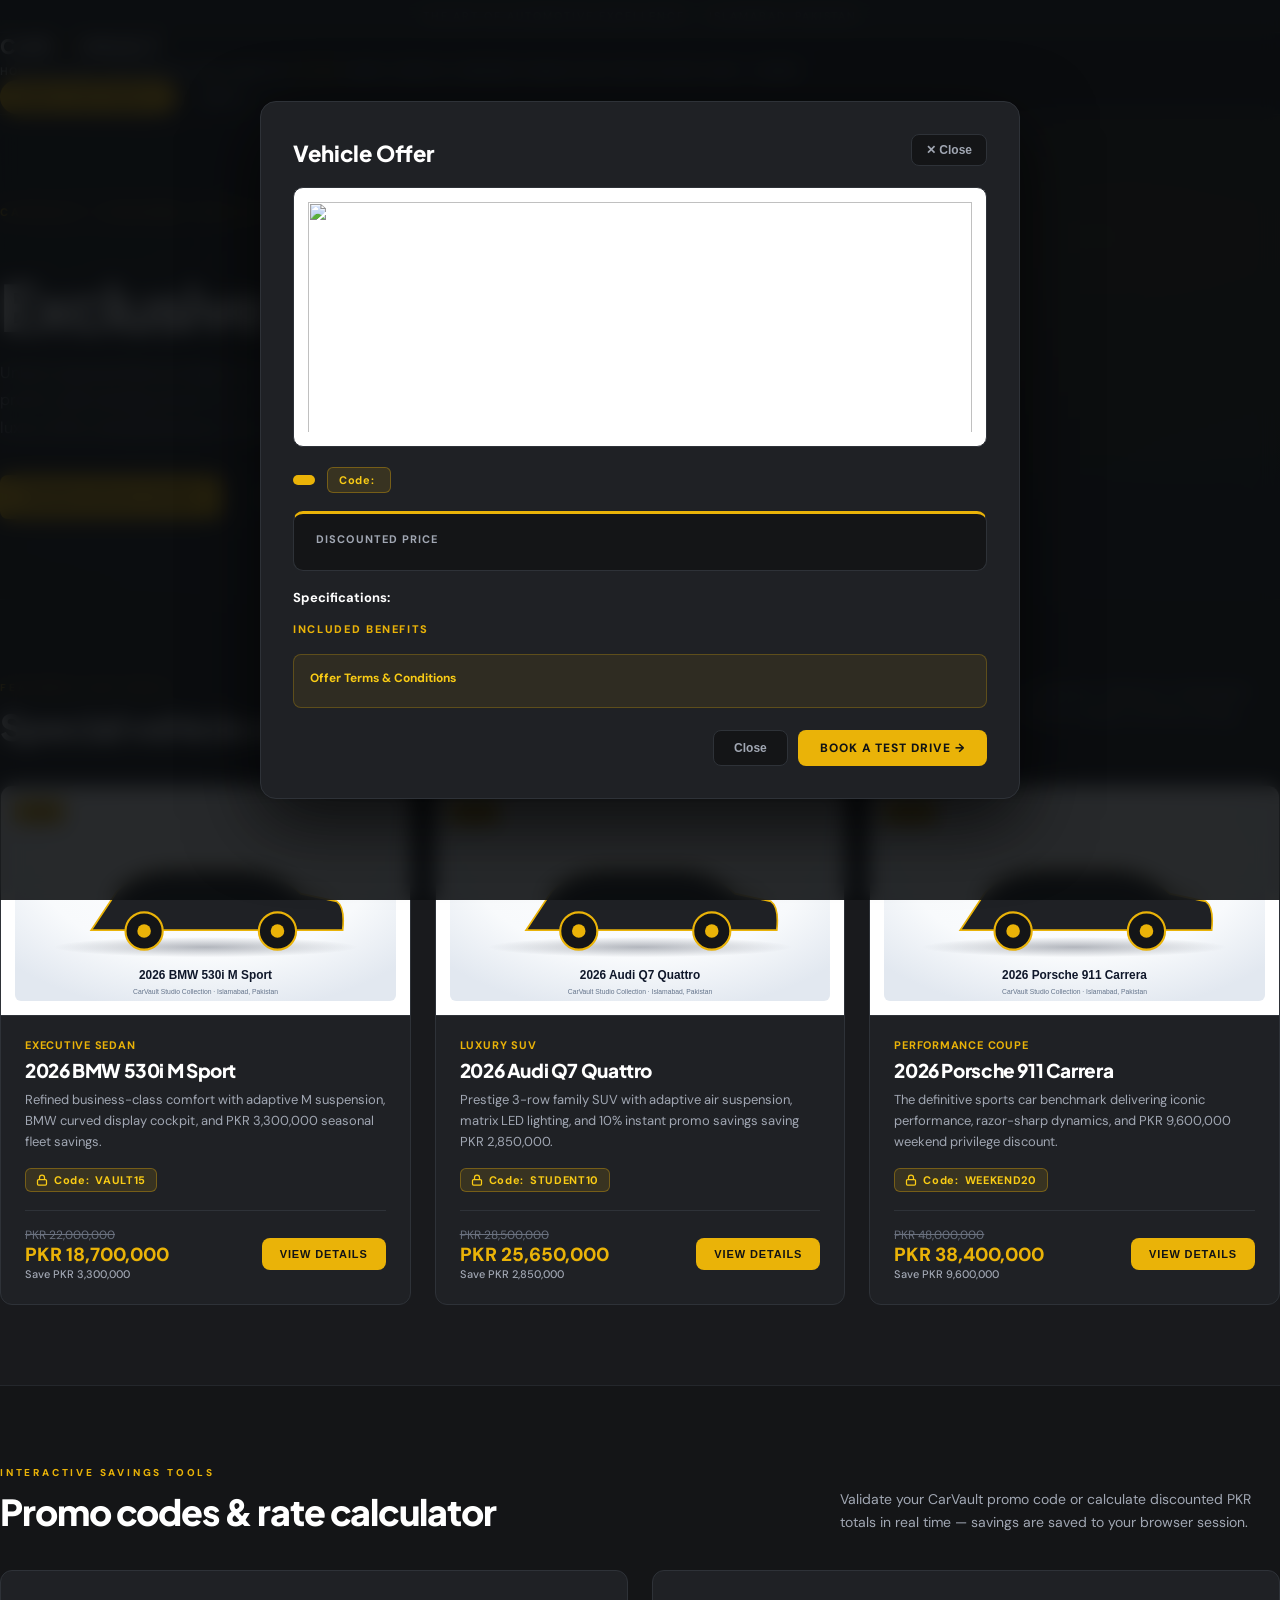
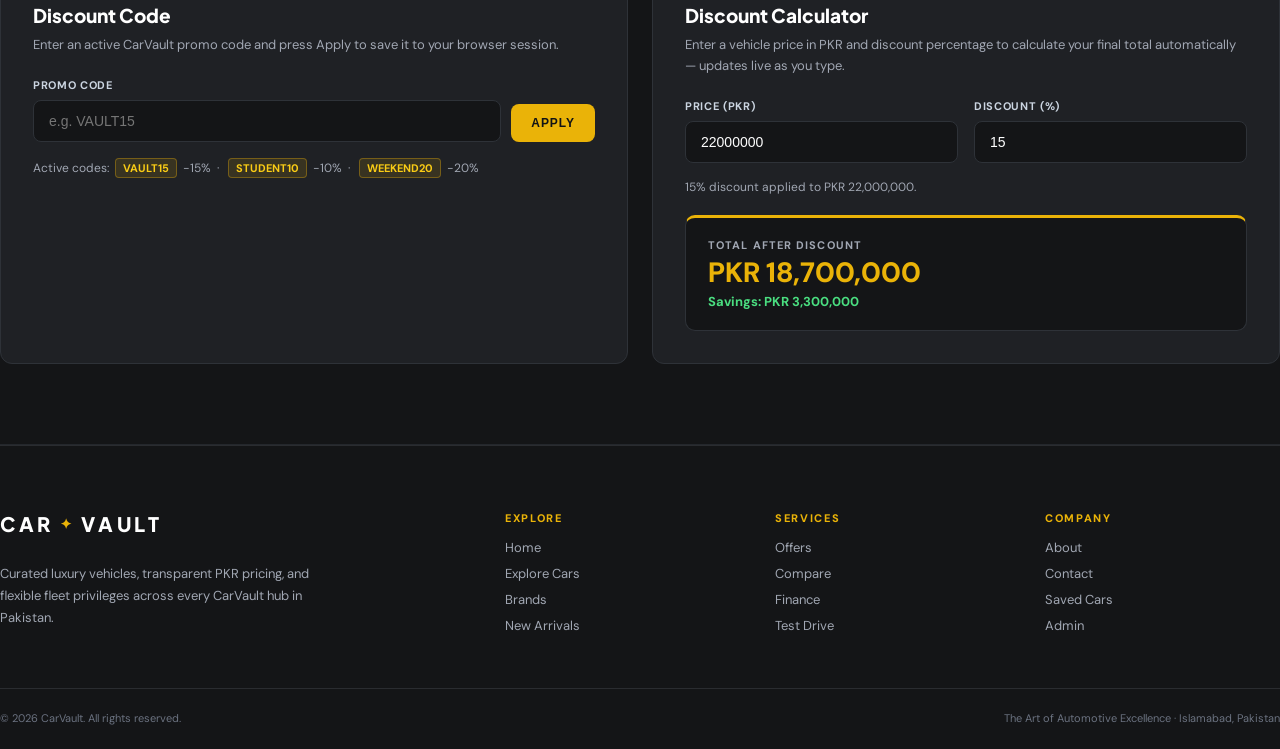
==== commit 4fd2cc52: "Updated Offers page with dark theme, studio white car boxes, and PKR pricing" ====
--- a/pages/offers.html
+++ b/pages/offers.html
@@ -3,188 +3,203 @@
   <head>
     <meta charset="UTF-8" />
     <meta name="viewport" content="width=device-width, initial-scale=1.0" />
-    <title>Special Offers &amp; Promo Codes | CarVault</title>
+    <title>Exclusive Offers &amp; Promo Codes | CarVault</title>
+
+    <!-- Fonts -->
     <link rel="preconnect" href="https://fonts.googleapis.com" />
     <link rel="preconnect" href="https://fonts.gstatic.com" crossorigin />
     <link
-      href="https://fonts.googleapis.com/css2?family=DM+Sans:ital,opsz,wght@0,9..40,400..700;1,9..40,400..700&family=Manrope:wght@600;700;800&display=swap"
+      href="https://fonts.googleapis.com/css2?family=Plus+Jakarta+Sans:wght@400;500;600;700;800&family=DM+Sans:ital,opsz,wght@0,9..40,400..700;1,9..40,400..700&family=Manrope:wght@600;700;800&display=swap"
       rel="stylesheet"
     />
+
+    <!-- Base styles first, then page theme override -->
     <link rel="stylesheet" href="../css/style.css" />
-    <style>
-      .offer-modal-backdrop {
-        position: fixed;
-        inset: 0;
-        z-index: 90;
-        background: rgba(9, 23, 21, 0.84);
-        backdrop-filter: blur(8px);
-        display: flex;
-        align-items: center;
-        justify-content: center;
-        padding: 20px;
-      }
-      .offer-modal-dialog {
-        width: min(760px, 100%);
-        max-height: 90vh;
-        overflow-y: auto;
-        border-color: var(--gold);
-        box-shadow: 0 24px 64px rgba(0, 0, 0, 0.55);
-      }
-      .offer-modal-img {
-        width: 100%;
-        height: 240px;
-        object-fit: cover;
-        border: 1px solid var(--line);
-        margin-bottom: 16px;
-      }
-      .offer-modal-list {
-        margin: 8px 0 0;
-        padding-left: 18px;
-        color: var(--muted);
-        line-height: 1.7;
-      }
-    </style>
+    <link rel="stylesheet" href="../css/offers-theme.css" />
   </head>
+
   <body>
-    <div class="topbar">
-      Royal Emerald Fleet Offers &middot; Use VAULT15, STUDENT10, or WEEKEND20 for Instant Savings
+
+    <!-- ══════════════════════════════════════════════════
+         TOPBAR
+    ══════════════════════════════════════════════════ -->
+    <div class="topbar" role="banner">
+      THE ART OF AUTOMOTIVE EXCELLENCE &nbsp;·&nbsp; ISLAMABAD, PAKISTAN
     </div>
 
-    <header class="header">
+    <!-- ══════════════════════════════════════════════════
+         HEADER
+    ══════════════════════════════════════════════════ -->
+    <header class="header" role="banner">
       <div class="nav wrap">
-        <a class="logo" href="../index.html">CAR<span>VAULT</span></a>
-
+
+        <!-- Logo -->
+        <a class="ov-logo" href="../index.html" aria-label="CarVault – Home">
+          CAR <span class="ov-star">✦</span> VAULT
+        </a>
+
+        <!-- Primary Nav (12 links) -->
         <nav class="navlinks" id="navLinks" aria-label="Primary navigation">
           <a href="../index.html">Home</a>
           <a href="explore.html">Explore Cars</a>
-          <a href="cars.html">Cars</a>
           <a href="brands.html">Brands</a>
           <a href="new-arrivals.html">New Arrivals</a>
-          <a href="rental.html">Rental</a>
           <a href="offers.html" class="active" aria-current="page">Offers</a>
-          <a href="reviews.html">Reviews</a>
-          <a href="saved.html">Saved</a>
           <a href="about.html">About</a>
           <a href="contact.html">Contact</a>
+          <a href="compare.html">Compare</a>
+          <a href="finance.html">Finance</a>
+          <a href="test-drive.html">Test Drive</a>
+          <a href="saved.html">Saved Cars</a>
+          <a href="admin.html">&#9825; Admin</a>
         </nav>
 
-        <button
-          type="button"
-          class="menu-toggle btn outline small"
-          id="menuToggle"
-          aria-expanded="false"
-          aria-controls="navLinks"
-        >
-          Menu
-        </button>
+        <!-- CTA + mobile toggle -->
+        <div class="nav-actions" style="display:flex;align-items:center;gap:12px;">
+          <a href="test-drive.html" class="ov-cta-btn">
+            BOOK A TEST DRIVE &rarr;
+          </a>
+          <button
+            type="button"
+            class="menu-toggle"
+            id="menuToggle"
+            aria-expanded="false"
+            aria-controls="navLinks"
+            aria-label="Toggle navigation menu"
+          >
+            Menu
+          </button>
+        </div>
+
       </div>
     </header>
 
     <main>
-      <!-- Full-width Promotional Banner -->
-      <section class="banner" aria-label="Promotional Banner">
-        <div class="wrap hero-content">
-          <div class="eyebrow">PROMOTIONAL BANNER</div>
-          <h1 style="font-size: clamp(2rem, 3.5vw, 3.4rem); letter-spacing: -0.055em; max-width: 620px; margin-bottom: 16px;">
-            Save up to 20% on Executive, SUV &amp; Weekend Rentals
-          </h1>
-          <p style="max-width: 540px; margin-bottom: 28px;">
-            Unlock seasonal CarVault fleet privileges, transparent daily rates, and instant promo code discounts across our newest sedans, luxury SUVs, and performance coupes.
+
+      <!-- ══════════════════════════════════════════════
+           HERO
+      ══════════════════════════════════════════════ -->
+      <section class="ov-hero" aria-label="Offers hero">
+        <div class="wrap">
+          <div class="ov-hero-eyebrow">CARVAULT / SEASONAL PRIVILEGES</div>
+          <h1>Exclusive Offers.</h1>
+          <p>
+            Unlock seasonal fleet privileges, transparent PKR pricing, and instant
+            promo code savings across our curated collection of executive sedans,
+            luxury SUVs, and performance coupes.
           </p>
-          <div class="hero-actions">
-            <a href="#special-offers" class="btn">Browse Special Offers</a>
-            <a href="#offer-tools" class="btn outline">Apply Promo Code</a>
+          <div class="ov-hero-actions">
+            <a href="#special-offers" class="ov-hero-btn-primary">Browse Special Offers</a>
+            <a href="#offer-tools" class="ov-hero-btn-outline">Apply Promo Code</a>
           </div>
         </div>
       </section>
 
-      <!-- Special Vehicle Offers -->
-      <section id="special-offers" class="section" aria-labelledby="special-offers-heading">
+      <!-- ══════════════════════════════════════════════
+           SPECIAL VEHICLE OFFERS (Dark Charcoal #191a1d)
+      ══════════════════════════════════════════════ -->
+      <section id="special-offers" class="ov-section" aria-labelledby="special-offers-heading">
         <div class="wrap">
-          <div class="section-head">
+
+          <div class="ov-section-head">
             <div>
-              <div class="eyebrow">Featured Fleet Deals</div>
-              <h2 id="special-offers-heading">Special vehicle offers</h2>
+              <div class="ov-eyebrow">Featured Fleet Deals</div>
+              <h2 id="special-offers-heading" class="ov-heading">Special vehicle offers</h2>
             </div>
             <p>
-              Limited-time daily rental rates across our signature collection. Select View on any vehicle to inspect full offer pricing, inclusions, and terms.
+              Limited-time rates across our signature collection in Islamabad. Select
+              <em>View Details</em> on any vehicle to inspect full offer pricing,
+              inclusions, and terms.
             </p>
           </div>
 
-          <div class="grid" id="offers-grid"></div>
+          <!-- Cards injected by offers.js -->
+          <div class="ov-grid" id="offers-grid" role="list"></div>
+
         </div>
       </section>
 
-      <!-- Interactive Tools Row -->
-      <section id="offer-tools" class="section alt" aria-label="Promo code and discount calculator tools">
+      <!-- ══════════════════════════════════════════════
+           INTERACTIVE TOOLS (Dark Obsidian #141517)
+      ══════════════════════════════════════════════ -->
+      <section id="offer-tools" class="ov-section-alt" aria-label="Promo code and discount calculator tools">
         <div class="wrap">
-          <div class="section-head">
+
+          <div class="ov-section-head">
             <div>
-              <div class="eyebrow">Interactive Savings Tools</div>
-              <h2>Promo codes &amp; rate calculator</h2>
+              <div class="ov-eyebrow">Interactive Savings Tools</div>
+              <h2 class="ov-heading">Promo codes &amp; rate calculator</h2>
             </div>
             <p>
-              Validate your seasonal CarVault promo code or calculate discounted rental totals in real time.
+              Validate your CarVault promo code or calculate discounted PKR totals
+              in real time — savings are saved to your browser session.
             </p>
           </div>
 
-          <div class="grid two">
-            <!-- Discount Code Box -->
-            <div class="panel">
+          <div class="ov-tools-grid">
+
+            <!-- ── Promo Code Box ──────────────────────── -->
+            <div class="ov-panel">
               <h3>Discount Code</h3>
               <p>
-                Enter an active CarVault promo code and press Enter or Apply to save it to your browser session.
+                Enter an active CarVault promo code and press Apply to save it
+                to your browser session.
               </p>
 
               <form id="promo-code-form" novalidate>
-                <label for="promo-code-input">Promo Code</label>
-                <div class="car-select">
+                <label for="promo-code-input" class="ov-label">Promo Code</label>
+                <div class="ov-input-row">
                   <input
                     type="text"
                     id="promo-code-input"
-                    class="field"
-                    placeholder="Enter promo code (e.g. VAULT15)"
+                    class="ov-input"
+                    placeholder="e.g. VAULT15"
                     autocomplete="off"
+                    spellcheck="false"
                   />
-                  <button type="submit" id="apply-promo-btn" class="btn">Apply</button>
+                  <button type="submit" class="ov-apply-btn">Apply</button>
                 </div>
               </form>
 
-              <div id="promo-feedback" class="notice hidden" role="status" aria-live="polite"></div>
-
-              <div class="meta" style="margin-top: 18px;">
-                Active codes: <span class="gold">VAULT15</span> (-15%) &middot;
-                <span class="gold">STUDENT10</span> (-10%) &middot;
-                <span class="gold">WEEKEND20</span> (-20%)
+              <div id="promo-feedback" class="hidden" role="status" aria-live="polite"></div>
+
+              <div class="ov-active-codes">
+                Active codes:
+                <span class="ov-code-chip">VAULT15</span> &minus;15% &nbsp;&middot;&nbsp;
+                <span class="ov-code-chip">STUDENT10</span> &minus;10% &nbsp;&middot;&nbsp;
+                <span class="ov-code-chip">WEEKEND20</span> &minus;20%
               </div>
             </div>
 
-            <!-- Discount Calculator Box -->
-            <div class="panel">
+            <!-- ── Discount Calculator Box ────────────── -->
+            <div class="ov-panel">
               <h3>Discount Calculator</h3>
               <p>
-                Enter a rental price and discount percentage to calculate your final total automatically.
+                Enter a vehicle price in PKR and discount percentage to calculate your final
+                total automatically — updates live as you type.
               </p>
 
-              <div class="form-grid">
+              <div class="ov-calc-grid">
                 <div>
-                  <label for="calc-price">Price ($)</label>
+                  <label for="calc-price" class="ov-label">Price (PKR)</label>
                   <input
                     type="number"
                     id="calc-price"
-                    class="field"
-                    placeholder="e.g. 160"
+                    class="ov-input"
+                    placeholder="e.g. 22000000"
+                    value="22000000"
                     min="0"
-                    step="0.01"
+                    step="100000"
                   />
                 </div>
                 <div>
-                  <label for="calc-discount">%</label>
+                  <label for="calc-discount" class="ov-label">Discount (%)</label>
                   <input
                     type="number"
                     id="calc-discount"
-                    class="field"
+                    class="ov-input"
                     placeholder="e.g. 15"
+                    value="15"
                     min="0"
                     max="100"
                     step="0.1"
@@ -192,116 +207,147 @@
                 </div>
               </div>
 
-              <div id="calc-feedback" class="meta" aria-live="polite" style="margin-top: 12px;"></div>
-
-              <div class="stat" style="margin-top: 18px;">
-                <span>Total</span>
-                <strong id="calc-total">$0.00</strong>
-                <div id="calc-savings" class="meta" style="margin-top: 6px;">Savings: $0.00</div>
+              <div id="calc-feedback" class="ov-calc-hint" aria-live="polite"></div>
+
+              <div class="ov-stat-box">
+                <div class="ov-stat-label">Total after discount</div>
+                <div id="calc-total" class="ov-stat-value">PKR 18,700,000</div>
+                <div id="calc-savings" class="ov-stat-savings">Savings: PKR 3,300,000</div>
               </div>
             </div>
+
           </div>
         </div>
       </section>
+
     </main>
 
-    <!-- Offer Details Modal -->
+    <!-- ══════════════════════════════════════════════════
+         OFFER DETAILS MODAL
+    ══════════════════════════════════════════════════ -->
     <div
       id="offerDetailsModal"
-      class="offer-modal-backdrop hidden"
+      class="ov-modal-backdrop hidden"
       role="dialog"
       aria-modal="true"
       aria-labelledby="offerModalTitle"
     >
-      <div class="panel offer-modal-dialog">
-        <div class="row" style="margin-bottom: 18px;">
+      <div class="ov-modal-dialog">
+
+        <!-- Header -->
+        <div class="ov-modal-header">
           <div>
-            <div id="offerModalCategory" class="eyebrow" style="margin-bottom: 6px;"></div>
-            <h3 id="offerModalTitle" style="font-size: 1.5rem; margin-bottom: 0;">Vehicle Offer</h3>
-          </div>
-          <button type="button" id="offerModalClose" class="btn ghost small" aria-label="Close modal">
-            Close
+            <div id="offerModalCategory" class="ov-modal-category"></div>
+            <h3 id="offerModalTitle" class="ov-modal-title">Vehicle Offer</h3>
+          </div>
+          <button type="button" id="offerModalClose" class="ov-modal-close-btn" aria-label="Close modal">
+            ✕ Close
           </button>
         </div>
 
-        <img id="offerModalImage" src="" alt="" class="offer-modal-img" />
-
-        <div class="row" style="margin-bottom: 14px; flex-wrap: wrap;">
-          <span id="offerModalBadge" class="pill"></span>
-          <span class="meta">Offer Code: <strong id="offerModalCode" class="gold"></strong></span>
-        </div>
-
-        <p id="offerModalSummary"></p>
-
-        <div class="stat" style="margin: 16px 0; padding: 18px;">
-          <div class="row" style="flex-wrap: wrap;">
-            <div>
-              <span>Discounted Daily Rate</span>
-              <strong id="offerModalDiscountedPrice"></strong>
-            </div>
-            <div style="text-align: right;">
-              <div class="meta">Standard Rate: <span id="offerModalOriginalPrice" style="text-decoration: line-through;"></span></div>
-              <div id="offerModalSavings" class="gold small-text" style="font-weight: 700; margin-top: 4px;"></div>
-            </div>
-          </div>
-        </div>
-
-        <div class="meta" style="margin-bottom: 12px;">
-          <strong style="color: var(--text);">Specifications:</strong> <span id="offerModalSpecs"></span>
-        </div>
-
-        <div style="margin-bottom: 16px;">
-          <div class="tagline gold" style="font-weight: 800;">Included Benefits</div>
-          <ul id="offerModalInclusions" class="offer-modal-list"></ul>
-        </div>
-
-        <div class="notice" style="margin-bottom: 20px;">
-          <strong style="display: block; margin-bottom: 4px;">Offer Terms &amp; Conditions</strong>
+        <!-- Studio White Car Image -->
+        <div class="ov-modal-img-container">
+          <img id="offerModalImage" src="" alt="" class="ov-modal-img modal-img" />
+        </div>
+
+        <!-- Badges row -->
+        <div class="ov-modal-badges">
+          <span id="offerModalBadge" class="ov-modal-badge"></span>
+          <span class="ov-modal-code-tag">
+            Code: <strong id="offerModalCode"></strong>
+          </span>
+        </div>
+
+        <!-- Summary -->
+        <p id="offerModalSummary" class="ov-modal-summary"></p>
+
+        <!-- Price row -->
+        <div class="ov-modal-price-row">
+          <div>
+            <div class="ov-stat-label">Discounted Price</div>
+            <div id="offerModalDiscountedPrice" class="ov-modal-price-sale"></div>
+          </div>
+          <div style="text-align:right;">
+            <div id="offerModalOriginalPrice" class="ov-modal-price-original"></div>
+            <div id="offerModalSavings" class="ov-modal-savings-tag"></div>
+          </div>
+        </div>
+
+        <!-- Specs -->
+        <p class="ov-modal-specs">
+          <strong>Specifications:</strong>
+          <span id="offerModalSpecs"></span>
+        </p>
+
+        <!-- Inclusions -->
+        <div class="ov-modal-inclusions-label">Included Benefits</div>
+        <ul id="offerModalInclusions" class="ov-modal-list"></ul>
+
+        <!-- Terms -->
+        <div class="ov-modal-terms">
+          <strong>Offer Terms &amp; Conditions</strong>
           <span id="offerModalTerms"></span>
         </div>
 
-        <div class="row" style="justify-content: flex-end;">
-          <button type="button" id="offerModalDismiss" class="btn outline small">Close</button>
-          <a href="rental.html" class="btn small">Reserve This Vehicle</a>
-        </div>
+        <!-- Actions -->
+        <div class="ov-modal-actions">
+          <button type="button" id="offerModalDismiss" class="ov-modal-dismiss">Close</button>
+          <a href="test-drive.html" class="ov-modal-reserve">Book a Test Drive &rarr;</a>
+        </div>
+
       </div>
     </div>
 
-    <!-- Shared Footer -->
-    <footer class="footer">
+    <!-- ══════════════════════════════════════════════════
+         FOOTER
+    ══════════════════════════════════════════════════ -->
+    <footer class="ov-footer" role="contentinfo">
       <div class="wrap">
-        <div class="footer-grid">
+        <div class="ov-footer-grid">
+
+          <!-- Brand column -->
           <div>
-            <div class="logo" style="margin-bottom: 14px;">CAR<span>VAULT</span></div>
-            <p class="small-text">
-              Curated luxury rentals, transparent daily pricing, and flexible fleet privileges across every CarVault hub.
+            <div class="ov-footer-logo">
+              CAR <span class="ov-star">✦</span> VAULT
+            </div>
+            <p class="ov-footer-blurb">
+              Curated luxury vehicles, transparent PKR pricing, and flexible fleet
+              privileges across every CarVault hub in Pakistan.
             </p>
           </div>
-          <div>
-            <div class="tagline gold" style="font-weight: 800; margin-bottom: 8px;">Explore</div>
+
+          <!-- Explore column -->
+          <div class="ov-footer-col">
+            <div class="ov-footer-col-label">Explore</div>
             <a href="../index.html">Home</a>
             <a href="explore.html">Explore Cars</a>
             <a href="brands.html">Brands</a>
             <a href="new-arrivals.html">New Arrivals</a>
           </div>
-          <div>
-            <div class="tagline gold" style="font-weight: 800; margin-bottom: 8px;">Fleet</div>
-            <a href="cars.html">Cars</a>
-            <a href="rental.html">Rental</a>
+
+          <!-- Fleet column -->
+          <div class="ov-footer-col">
+            <div class="ov-footer-col-label">Services</div>
             <a href="offers.html">Offers</a>
-            <a href="saved.html">Saved</a>
-          </div>
-          <div>
-            <div class="tagline gold" style="font-weight: 800; margin-bottom: 8px;">Company</div>
-            <a href="reviews.html">Reviews</a>
+            <a href="compare.html">Compare</a>
+            <a href="finance.html">Finance</a>
+            <a href="test-drive.html">Test Drive</a>
+          </div>
+
+          <!-- Company column -->
+          <div class="ov-footer-col">
+            <div class="ov-footer-col-label">Company</div>
             <a href="about.html">About</a>
             <a href="contact.html">Contact</a>
-          </div>
-        </div>
-
-        <div class="footer-bottom">
+            <a href="saved.html">Saved Cars</a>
+            <a href="admin.html">Admin</a>
+          </div>
+
+        </div>
+
+        <div class="ov-footer-bottom">
           <span>&copy; 2026 CarVault. All rights reserved.</span>
-          <span>Royal Emerald Edition &middot; Automotive Marketplace &amp; Rental Services</span>
+          <span>The Art of Automotive Excellence &middot; Islamabad, Pakistan</span>
         </div>
       </div>
     </footer>
--- a/css/offers-theme.css
+++ b/css/offers-theme.css
@@ -0,0 +1,957 @@
+/* ============================================================
+   CarVault — Offers Page Theme
+   Layered on top of css/style.css
+   Theme: Exact dark obsidian / charcoal (#141517 / #1c1e21)
+          with gold accents (#eab308) and pure white (#ffffff)
+          studio car image containers.
+   ============================================================ */
+
+/* ── 1. DESIGN TOKENS ───────────────────────────────────────── */
+:root {
+  /* Topbar / Header */
+  --ov-topbar-bg   : #1d1f21;
+  --ov-header-bg   : #141517;
+
+  /* Gold */
+  --ov-gold        : #eab308;
+  --ov-gold-hover  : #fbbf24;
+
+  /* Dark Obsidian / Charcoal Body Sections */
+  --ov-body-bg     : #191a1d;
+  --ov-body-alt    : #141517;
+  --ov-card-bg     : #1f2125;
+  --ov-card-border : #2e3238;
+  --ov-text        : #ffffff;
+  --ov-muted       : #a1a7b3;
+  --ov-border      : #2e3238;
+
+  /* Hero (Dark Charcoal) */
+  --ov-hero-bg     : #16181b;
+  --ov-hero-from   : #16181b;
+  --ov-hero-to     : #1c1e21;
+
+  /* Footer */
+  --ov-footer-bg   : #141517;
+  --ov-footer-line : #2a2c30;
+}
+
+/* ── 2. BASE BODY ───────────────────────────────────────────── */
+body {
+  background : var(--ov-body-bg);
+  color      : var(--ov-muted);
+  font-family: 'DM Sans', sans-serif;
+  margin     : 0;
+}
+
+/* ── 3. TOPBAR ───────────────────────────────────────────────── */
+.topbar {
+  background    : var(--ov-topbar-bg) !important;
+  color         : #9ca3af !important;
+  font-size     : 11px;
+  letter-spacing: .18em;
+  padding       : 9px 16px;
+  text-align    : center;
+  text-transform: uppercase;
+  border-bottom : 1px solid #2a2c30;
+}
+
+/* ── 4. HEADER & NAV ─────────────────────────────────────────── */
+.header {
+  position      : sticky;
+  top           : 0;
+  z-index       : 50;
+  background    : var(--ov-header-bg) !important;
+  backdrop-filter: blur(12px);
+  border-bottom : 1px solid #2a2c30;
+}
+
+/* Logo: CAR ✦ VAULT with gold star */
+.ov-logo {
+  font-family   : 'Plus Jakarta Sans', 'Manrope', sans-serif;
+  font-size     : 20px;
+  font-weight   : 800;
+  letter-spacing: .18em;
+  color         : #ffffff;
+  text-decoration: none;
+  display       : inline-flex;
+  align-items   : center;
+  gap           : 2px;
+  white-space   : nowrap;
+}
+.ov-logo .ov-star {
+  color : var(--ov-gold);
+  font-size: 14px;
+  margin: 0 4px;
+  line-height: 1;
+}
+
+/* 12 Nav links */
+.navlinks a {
+  color         : #cbd5e1 !important;
+  font-size     : 11px;
+  letter-spacing: .11em;
+  text-transform: uppercase;
+  transition    : color .18s;
+  font-weight   : 600;
+}
+.navlinks a:hover,
+.navlinks a.active {
+  color : var(--ov-gold) !important;
+}
+
+/* Gold Pill CTA */
+.ov-cta-btn {
+  display       : inline-flex;
+  align-items   : center;
+  gap           : 6px;
+  padding       : 10px 20px;
+  background    : var(--ov-gold);
+  color         : #111315 !important;
+  border        : none;
+  border-radius : 999px;
+  font-size     : 11px;
+  font-weight   : 800;
+  letter-spacing: .09em;
+  text-transform: uppercase;
+  text-decoration: none;
+  white-space   : nowrap;
+  transition    : background .18s, transform .18s, box-shadow .18s;
+  cursor        : pointer;
+}
+.ov-cta-btn:hover {
+  background : var(--ov-gold-hover);
+  transform  : translateY(-2px);
+  box-shadow : 0 4px 18px rgba(234, 179, 8, 0.35);
+  color      : #111315 !important;
+}
+
+/* Mobile menu toggle */
+#menuToggle {
+  background    : #1c1e21;
+  border        : 1px solid #2e3238;
+  color         : #cbd5e1;
+  border-radius : 6px;
+  padding       : 8px 14px;
+  font-size     : 11px;
+  letter-spacing: .1em;
+  text-transform: uppercase;
+  cursor        : pointer;
+}
+#menuToggle:hover {
+  border-color  : var(--ov-gold);
+  color         : var(--ov-gold);
+}
+
+@media (max-width: 960px) {
+  .navlinks {
+    background    : #141517 !important;
+    border-bottom : 1px solid #2a2c30 !important;
+    top           : 70px !important;
+  }
+}
+
+/* ── 5. HERO (Dark Charcoal #16181b) ─────────────────────────── */
+.ov-hero {
+  min-height    : 480px;
+  display       : flex;
+  align-items   : center;
+  background    : var(--ov-hero-bg);
+  background    : linear-gradient(135deg, #16181b 0%, #1c1e21 100%);
+  padding       : 90px 0 80px;
+  position      : relative;
+  overflow      : hidden;
+  border-bottom : 1px solid #2a2c30;
+}
+.ov-hero::before {
+  content    : '';
+  position   : absolute;
+  inset      : 0;
+  background : radial-gradient(ellipse at 85% 25%, rgba(234, 179, 8, 0.08) 0%, transparent 60%),
+               radial-gradient(ellipse at 15% 75%, rgba(255, 255, 255, 0.02) 0%, transparent 50%);
+  pointer-events: none;
+}
+.ov-hero .wrap { position: relative; z-index: 1; }
+
+.ov-hero-eyebrow {
+  color         : var(--ov-gold);
+  font-size     : 11px;
+  font-weight   : 800;
+  letter-spacing: .3em;
+  text-transform: uppercase;
+  margin-bottom : 18px;
+}
+.ov-hero h1 {
+  font-family   : 'Plus Jakarta Sans', 'Manrope', sans-serif;
+  font-size     : clamp(2.6rem, 5vw, 4.4rem);
+  font-weight   : 800;
+  color         : #ffffff;
+  letter-spacing: -.045em;
+  line-height   : 1.08;
+  margin-bottom : 18px;
+  max-width     : 680px;
+}
+.ov-hero p {
+  color         : var(--ov-muted);
+  font-size     : 16px;
+  max-width     : 520px;
+  margin-bottom : 34px;
+  line-height   : 1.7;
+}
+.ov-hero-actions {
+  display       : flex;
+  gap           : 12px;
+  flex-wrap     : wrap;
+}
+.ov-hero-btn-primary {
+  display       : inline-flex;
+  align-items   : center;
+  gap           : 7px;
+  padding       : 13px 26px;
+  background    : var(--ov-gold);
+  color         : #111315 !important;
+  border-radius : 8px;
+  font-size     : 12px;
+  font-weight   : 800;
+  letter-spacing: .08em;
+  text-transform: uppercase;
+  text-decoration: none;
+  transition    : background .18s, transform .18s, box-shadow .18s;
+  border        : none;
+}
+.ov-hero-btn-primary:hover {
+  background : var(--ov-gold-hover);
+  transform  : translateY(-2px);
+  box-shadow : 0 4px 20px rgba(234, 179, 8, 0.35);
+}
+.ov-hero-btn-outline {
+  display       : inline-flex;
+  align-items   : center;
+  gap           : 7px;
+  padding       : 13px 26px;
+  background    : transparent;
+  color         : #ffffff !important;
+  border        : 1px solid #3a3d42;
+  border-radius : 8px;
+  font-size     : 12px;
+  font-weight   : 700;
+  letter-spacing: .08em;
+  text-transform: uppercase;
+  text-decoration: none;
+  transition    : border-color .18s, color .18s;
+}
+.ov-hero-btn-outline:hover {
+  border-color : var(--ov-gold);
+  color        : var(--ov-gold) !important;
+}
+
+/* ── 6. BODY SECTIONS (Dark Charcoal #191a1d & #141517) ─────── */
+main {
+  background : var(--ov-body-bg);
+}
+
+.ov-section {
+  padding    : 80px 0;
+  background : var(--ov-body-bg); /* #191a1d */
+  border-bottom: 1px solid #24272c;
+}
+.ov-section-alt {
+  padding    : 80px 0;
+  background : var(--ov-body-alt); /* #141517 */
+  border-bottom: 1px solid #24272c;
+}
+
+/* Section Head */
+.ov-section-head {
+  display        : flex;
+  justify-content: space-between;
+  align-items    : flex-end;
+  gap            : 24px;
+  margin-bottom  : 36px;
+}
+.ov-section-head p {
+  max-width  : 440px;
+  color      : var(--ov-muted);
+  font-size  : 14px;
+  line-height: 1.65;
+  margin     : 0;
+}
+.ov-eyebrow {
+  color         : var(--ov-gold);
+  font-size     : 10px;
+  font-weight   : 800;
+  letter-spacing: .28em;
+  text-transform: uppercase;
+  margin-bottom : 10px;
+}
+.ov-heading {
+  font-family   : 'Plus Jakarta Sans', 'Manrope', sans-serif;
+  font-size     : clamp(1.6rem, 2.8vw, 2.4rem);
+  font-weight   : 800;
+  color         : #ffffff;
+  letter-spacing: -.03em;
+  margin        : 0;
+}
+
+/* ── 7. STUDIO WHITE CAR IMAGE BOXES & DARK CARDS ───────────── */
+.ov-grid {
+  display              : grid;
+  grid-template-columns: repeat(3, minmax(0, 1fr));
+  gap                  : 24px;
+}
+
+/* Dark Cards: #1f2125 with border #2e3238 */
+.ov-card {
+  background    : var(--ov-card-bg);
+  border        : 1px solid var(--ov-card-border);
+  border-radius : 12px;
+  overflow      : hidden;
+  transition    : border-color .22s, box-shadow .22s, transform .22s;
+  display       : flex;
+  flex-direction: column;
+}
+.ov-card:hover {
+  border-color : var(--ov-gold);
+  box-shadow   : 0 16px 45px rgba(0, 0, 0, 0.45), 0 0 0 1px rgba(234, 179, 8, 0.15);
+  transform    : translateY(-4px);
+}
+
+/* Pure White Studio Car Image Containers: .card-image and .ov-card-img-wrap */
+.card-image,
+.ov-card-img-wrap {
+  height          : 230px;
+  position        : relative;
+  overflow        : hidden;
+  background      : #ffffff !important; /* Pure White Studio Background */
+  padding         : 14px !important;    /* Studio padding */
+  box-sizing      : border-box;
+  display         : flex;
+  align-items     : center;
+  justify-content : center;
+  border-bottom   : 1px solid #2e3238;
+}
+
+.card-image img,
+.ov-card-img-wrap img {
+  width           : 100%;
+  height          : 100%;
+  object-fit      : cover;
+  border-radius   : 6px;
+  display         : block;
+  transition      : transform .45s ease;
+  background      : #ffffff;
+}
+.ov-card:hover .ov-card-img-wrap img,
+.ov-card:hover .card-image img {
+  transform       : scale(1.045);
+}
+
+.ov-badge {
+  position      : absolute;
+  top           : 14px;
+  left          : 14px;
+  padding       : 5px 10px;
+  background    : var(--ov-gold);
+  color         : #111315;
+  font-size     : 10px;
+  font-weight   : 800;
+  letter-spacing: .09em;
+  text-transform: uppercase;
+  border-radius : 4px;
+  box-shadow    : 0 2px 8px rgba(0,0,0,0.25);
+  z-index       : 2;
+}
+
+.ov-card-body {
+  padding        : 22px 24px 24px;
+  display        : flex;
+  flex-direction : column;
+  flex           : 1;
+}
+.ov-card-category {
+  font-size     : 11px;
+  font-weight   : 700;
+  color         : var(--ov-gold);
+  letter-spacing: .07em;
+  text-transform: uppercase;
+  margin-bottom : 6px;
+}
+.ov-card-name {
+  font-family   : 'Plus Jakarta Sans', 'Manrope', sans-serif;
+  font-size     : 19px;
+  font-weight   : 800;
+  color         : #ffffff;
+  margin        : 0 0 8px;
+  letter-spacing: -.02em;
+}
+.ov-card-summary {
+  font-size   : 13px;
+  color       : var(--ov-muted);
+  line-height : 1.6;
+  margin      : 0 0 16px;
+}
+.ov-card-code {
+  display       : inline-flex;
+  align-items   : center;
+  gap           : 6px;
+  background    : rgba(234, 179, 8, 0.12);
+  border        : 1px solid rgba(234, 179, 8, 0.35);
+  border-radius : 6px;
+  padding       : 4px 10px;
+  font-size     : 11px;
+  font-weight   : 700;
+  color         : #facc15;
+  letter-spacing: .06em;
+  margin-bottom : 18px;
+  width         : fit-content;
+}
+
+.ov-card-footer {
+  display        : flex;
+  align-items    : center;
+  justify-content: space-between;
+  padding-top    : 16px;
+  border-top     : 1px solid #2e3238;
+  gap            : 10px;
+  margin-top     : auto;
+}
+.ov-price-block {
+  display       : flex;
+  flex-direction: column;
+  gap           : 2px;
+}
+.ov-price-original {
+  font-size       : 12px;
+  color           : #6b7280;
+  text-decoration : line-through;
+}
+.ov-price-sale {
+  font-size   : 19px;
+  font-weight : 800;
+  color       : var(--ov-gold);
+  line-height : 1.1;
+}
+.ov-price-sale span {
+  font-size   : 11px;
+  font-weight : 500;
+  color       : var(--ov-muted);
+  display     : block;
+  margin-top  : 2px;
+}
+.ov-view-btn {
+  display       : inline-flex;
+  align-items   : center;
+  gap           : 5px;
+  padding       : 10px 18px;
+  background    : var(--ov-gold);
+  color         : #111315;
+  border        : none;
+  border-radius : 8px;
+  font-size     : 11px;
+  font-weight   : 800;
+  letter-spacing: .08em;
+  text-transform: uppercase;
+  cursor        : pointer;
+  transition    : background .18s, transform .18s, box-shadow .18s;
+  white-space   : nowrap;
+}
+.ov-view-btn:hover {
+  background : var(--ov-gold-hover);
+  transform  : translateY(-1px);
+  box-shadow : 0 4px 14px rgba(234, 179, 8, 0.3);
+}
+
+/* ── 8. TOOLS SECTION (Promo + Live PKR Calculator) ─────────── */
+.ov-tools-grid {
+  display              : grid;
+  grid-template-columns: repeat(2, minmax(0, 1fr));
+  gap                  : 24px;
+}
+
+.ov-panel {
+  background    : var(--ov-card-bg);
+  border        : 1px solid var(--ov-card-border);
+  border-radius : 12px;
+  padding       : 32px;
+}
+.ov-panel h3 {
+  font-family   : 'Plus Jakarta Sans', 'Manrope', sans-serif;
+  font-size     : 19px;
+  font-weight   : 800;
+  color         : #ffffff;
+  margin        : 0 0 8px;
+}
+.ov-panel > p {
+  font-size   : 13px;
+  color       : var(--ov-muted);
+  line-height : 1.6;
+  margin      : 0 0 22px;
+}
+
+label.ov-label {
+  display       : block;
+  font-size     : 11px;
+  font-weight   : 700;
+  color         : #cbd5e1;
+  letter-spacing: .06em;
+  text-transform: uppercase;
+  margin-bottom : 8px;
+}
+
+.ov-input {
+  width         : 100%;
+  background    : #141517;
+  color         : #ffffff;
+  border        : 1px solid #2e3238;
+  border-radius : 8px;
+  padding       : 12px 15px;
+  font-size     : 14px;
+  outline       : none;
+  transition    : border-color .18s, box-shadow .18s;
+  box-sizing    : border-box;
+}
+.ov-input:focus {
+  border-color : var(--ov-gold);
+  box-shadow   : 0 0 0 3px rgba(234, 179, 8, 0.2);
+}
+
+.ov-input-row {
+  display    : flex;
+  gap        : 10px;
+  align-items: flex-end;
+}
+.ov-input-row .ov-input { flex: 1; }
+
+.ov-apply-btn {
+  flex-shrink   : 0;
+  padding       : 12px 20px;
+  background    : var(--ov-gold);
+  color         : #111315;
+  border        : none;
+  border-radius : 8px;
+  font-size     : 12px;
+  font-weight   : 800;
+  letter-spacing: .08em;
+  text-transform: uppercase;
+  cursor        : pointer;
+  transition    : background .18s;
+  white-space   : nowrap;
+}
+.ov-apply-btn:hover { background: var(--ov-gold-hover); }
+
+.ov-active-codes {
+  margin-top  : 16px;
+  font-size   : 12px;
+  color       : var(--ov-muted);
+}
+.ov-active-codes .ov-code-chip {
+  display       : inline-flex;
+  align-items   : center;
+  gap           : 3px;
+  background    : rgba(234, 179, 8, 0.12);
+  border        : 1px solid rgba(234, 179, 8, 0.35);
+  border-radius : 4px;
+  padding       : 2px 7px;
+  font-size     : 11px;
+  font-weight   : 700;
+  color         : #facc15;
+  margin        : 0 3px;
+}
+
+/* Promo feedback notices */
+.ov-notice {
+  margin-top    : 14px;
+  padding       : 12px 16px;
+  border-radius : 8px;
+  font-size     : 13px;
+  line-height   : 1.5;
+  display       : flex;
+  align-items   : center;
+  justify-content: space-between;
+  gap           : 10px;
+}
+.ov-notice.success {
+  background : rgba(34, 197, 94, 0.12);
+  border     : 1px solid rgba(34, 197, 94, 0.35);
+  color      : #4ade80;
+}
+.ov-notice.error {
+  background : rgba(239, 68, 68, 0.12);
+  border     : 1px solid rgba(239, 68, 68, 0.35);
+  color      : #f87171;
+}
+.ov-notice-remove {
+  flex-shrink   : 0;
+  padding       : 4px 10px;
+  background    : transparent;
+  border        : 1px solid currentColor;
+  border-radius : 6px;
+  font-size     : 11px;
+  font-weight   : 700;
+  cursor        : pointer;
+  color         : inherit;
+  opacity       : .85;
+  transition    : opacity .15s;
+}
+.ov-notice-remove:hover { opacity: 1; }
+
+/* Calculator inputs */
+.ov-calc-grid {
+  display              : grid;
+  grid-template-columns: 1fr 1fr;
+  gap                  : 16px;
+  margin-bottom        : 16px;
+}
+.ov-calc-hint {
+  font-size  : 12px;
+  color      : var(--ov-muted);
+  margin-top : 10px;
+}
+
+.ov-stat-box {
+  margin-top    : 20px;
+  padding       : 20px 22px;
+  background    : #141517;
+  border        : 1px solid #2e3238;
+  border-radius : 10px;
+  border-top    : 3px solid var(--ov-gold);
+}
+.ov-stat-label {
+  font-size     : 11px;
+  font-weight   : 700;
+  color         : var(--ov-muted);
+  letter-spacing: .1em;
+  text-transform: uppercase;
+  margin-bottom : 6px;
+}
+.ov-stat-value {
+  font-size   : 28px;
+  font-weight : 800;
+  color       : var(--ov-gold);
+  line-height : 1.1;
+  margin-bottom: 4px;
+}
+.ov-stat-savings {
+  font-size   : 13px;
+  color       : #4ade80;
+  font-weight : 700;
+}
+
+/* ── 9. MODAL (Dark Obsidian with Studio White Image Box) ─────── */
+.ov-modal-backdrop {
+  position      : fixed;
+  inset         : 0;
+  z-index       : 90;
+  background    : rgba(10, 12, 14, 0.88);
+  backdrop-filter: blur(10px);
+  display       : flex;
+  align-items   : center;
+  justify-content: center;
+  padding       : 20px;
+}
+.ov-modal-dialog {
+  width         : min(760px, 100%);
+  max-height    : 90vh;
+  overflow-y    : auto;
+  background    : #1f2125;
+  border        : 1px solid #2e3238;
+  border-radius : 16px;
+  box-shadow    : 0 24px 72px rgba(0,0,0,.7);
+  padding       : 32px;
+}
+.ov-modal-header {
+  display        : flex;
+  align-items    : flex-start;
+  justify-content: space-between;
+  gap            : 16px;
+  margin-bottom  : 20px;
+}
+.ov-modal-category {
+  font-size     : 10px;
+  font-weight   : 800;
+  letter-spacing: .2em;
+  text-transform: uppercase;
+  color         : var(--ov-gold);
+  margin-bottom : 5px;
+}
+.ov-modal-title {
+  font-family   : 'Plus Jakarta Sans', 'Manrope', sans-serif;
+  font-size     : 22px;
+  font-weight   : 800;
+  color         : #ffffff;
+  margin        : 0;
+}
+.ov-modal-close-btn {
+  flex-shrink   : 0;
+  padding       : 8px 14px;
+  background    : #141517;
+  border        : 1px solid #2e3238;
+  border-radius : 8px;
+  font-size     : 12px;
+  font-weight   : 700;
+  color         : var(--ov-muted);
+  cursor        : pointer;
+  transition    : border-color .15s, color .15s;
+}
+.ov-modal-close-btn:hover {
+  border-color : var(--ov-gold);
+  color        : var(--ov-gold);
+}
+
+/* Studio White Car Image Box in Modal */
+.modal-img,
+.ov-modal-img {
+  width         : 100%;
+  height        : 260px;
+  object-fit    : cover;
+  background    : #ffffff !important; /* Pure White Studio Background */
+  padding       : 14px !important;    /* Studio padding */
+  box-sizing    : border-box;
+  border-radius : 10px;
+  border        : 1px solid #2e3238;
+  margin-bottom : 20px;
+  display       : block;
+}
+
+.ov-modal-badges {
+  display     : flex;
+  align-items : center;
+  gap         : 12px;
+  flex-wrap   : wrap;
+  margin-bottom: 14px;
+}
+.ov-modal-badge {
+  display       : inline-flex;
+  align-items   : center;
+  padding       : 5px 11px;
+  background    : var(--ov-gold);
+  color         : #111315;
+  border-radius : 6px;
+  font-size     : 11px;
+  font-weight   : 800;
+  letter-spacing: .07em;
+  text-transform: uppercase;
+}
+.ov-modal-code-tag {
+  display       : inline-flex;
+  align-items   : center;
+  gap           : 5px;
+  background    : rgba(234, 179, 8, 0.12);
+  border        : 1px solid rgba(234, 179, 8, 0.35);
+  border-radius : 6px;
+  padding       : 5px 11px;
+  font-size     : 11px;
+  font-weight   : 700;
+  color         : #facc15;
+  letter-spacing: .06em;
+}
+.ov-modal-summary {
+  font-size   : 14px;
+  color       : var(--ov-muted);
+  line-height : 1.7;
+  margin-bottom: 18px;
+}
+.ov-modal-price-row {
+  display       : flex;
+  align-items   : center;
+  justify-content: space-between;
+  flex-wrap     : wrap;
+  gap           : 12px;
+  padding       : 18px 22px;
+  background    : #141517;
+  border        : 1px solid #2e3238;
+  border-radius : 10px;
+  border-top    : 3px solid var(--ov-gold);
+  margin-bottom : 18px;
+}
+.ov-modal-price-sale {
+  font-size   : 26px;
+  font-weight : 800;
+  color       : var(--ov-gold);
+  line-height : 1;
+}
+.ov-modal-price-sale small {
+  font-size   : 12px;
+  font-weight : 500;
+  color       : var(--ov-muted);
+}
+.ov-modal-price-original {
+  font-size       : 13px;
+  color           : #6b7280;
+  text-decoration : line-through;
+}
+.ov-modal-savings-tag {
+  font-size   : 13px;
+  font-weight : 800;
+  color       : #4ade80;
+  margin-top  : 4px;
+}
+.ov-modal-specs {
+  font-size   : 13px;
+  color       : var(--ov-muted);
+  margin-bottom: 16px;
+}
+.ov-modal-specs strong {
+  color : #ffffff;
+}
+.ov-modal-inclusions-label {
+  font-size     : 11px;
+  font-weight   : 800;
+  letter-spacing: .15em;
+  text-transform: uppercase;
+  color         : var(--ov-gold);
+  margin-bottom : 10px;
+}
+.ov-modal-list {
+  margin        : 0 0 18px;
+  padding-left  : 20px;
+  color         : var(--ov-muted);
+  font-size     : 13px;
+  line-height   : 1.75;
+}
+.ov-modal-terms {
+  padding       : 14px 16px;
+  background    : rgba(234, 179, 8, 0.08);
+  border        : 1px solid rgba(234, 179, 8, 0.25);
+  border-radius : 8px;
+  font-size     : 12px;
+  color         : #fef08a;
+  line-height   : 1.6;
+  margin-bottom : 22px;
+}
+.ov-modal-terms strong {
+  display      : block;
+  margin-bottom: 4px;
+  color        : #facc15;
+}
+.ov-modal-actions {
+  display        : flex;
+  justify-content: flex-end;
+  gap            : 10px;
+}
+.ov-modal-dismiss {
+  padding       : 10px 20px;
+  background    : #141517;
+  border        : 1px solid #2e3238;
+  border-radius : 8px;
+  font-size     : 12px;
+  font-weight   : 700;
+  color         : var(--ov-muted);
+  cursor        : pointer;
+  transition    : border-color .15s, color .15s;
+}
+.ov-modal-dismiss:hover {
+  border-color : var(--ov-gold);
+  color        : #ffffff;
+}
+.ov-modal-reserve {
+  display       : inline-flex;
+  align-items   : center;
+  gap           : 6px;
+  padding       : 10px 22px;
+  background    : var(--ov-gold);
+  color         : #111315 !important;
+  border        : none;
+  border-radius : 8px;
+  font-size     : 12px;
+  font-weight   : 800;
+  letter-spacing: .08em;
+  text-transform: uppercase;
+  text-decoration: none;
+  cursor        : pointer;
+  transition    : background .18s, transform .18s;
+}
+.ov-modal-reserve:hover {
+  background : var(--ov-gold-hover);
+  transform  : translateY(-1px);
+}
+
+/* ── 10. FOOTER (Dark Obsidian #141517) ──────────────────────── */
+.ov-footer {
+  background : var(--ov-footer-bg);
+  border-top : 1px solid var(--ov-footer-line);
+  padding    : 65px 0 24px;
+}
+.ov-footer-grid {
+  display              : grid;
+  grid-template-columns: 2fr 1fr 1fr 1fr;
+  gap                  : 35px;
+}
+.ov-footer-logo {
+  font-family   : 'Plus Jakarta Sans', 'Manrope', sans-serif;
+  font-size     : 20px;
+  font-weight   : 800;
+  letter-spacing: .18em;
+  color         : #ffffff;
+  display       : inline-flex;
+  align-items   : center;
+  gap           : 2px;
+  margin-bottom : 14px;
+}
+.ov-footer-logo .ov-star {
+  color : var(--ov-gold);
+  font-size: 14px;
+  margin: 0 4px;
+}
+.ov-footer-blurb {
+  color       : var(--ov-muted);
+  font-size   : 13px;
+  line-height : 1.7;
+  max-width   : 320px;
+}
+.ov-footer-col-label {
+  font-size     : 11px;
+  font-weight   : 800;
+  letter-spacing: .15em;
+  text-transform: uppercase;
+  color         : var(--ov-gold);
+  margin-bottom : 14px;
+}
+.ov-footer-col a {
+  display    : block;
+  margin     : 9px 0;
+  color      : var(--ov-muted);
+  font-size  : 13px;
+  transition : color .15s;
+}
+.ov-footer-col a:hover {
+  color : var(--ov-gold);
+}
+.ov-footer-bottom {
+  border-top     : 1px solid var(--ov-footer-line);
+  margin-top     : 45px;
+  padding-top    : 22px;
+  color          : #6b7280;
+  font-size      : 11px;
+  display        : flex;
+  justify-content: space-between;
+  gap            : 12px;
+  flex-wrap      : wrap;
+}
+
+/* ── 11. RESPONSIVE BREAKPOINTS ─────────────────────────────── */
+@media (max-width: 960px) {
+  .ov-grid {
+    grid-template-columns: 1fr;
+  }
+  .ov-tools-grid {
+    grid-template-columns: 1fr;
+  }
+  .ov-footer-grid {
+    grid-template-columns: 1fr 1fr;
+  }
+}
+@media (max-width: 640px) {
+  .ov-section-head {
+    display: block;
+  }
+  .ov-calc-grid {
+    grid-template-columns: 1fr;
+  }
+  .ov-footer-grid {
+    grid-template-columns: 1fr;
+  }
+  .ov-modal-price-row {
+    flex-direction: column;
+    align-items   : flex-start;
+  }
+}
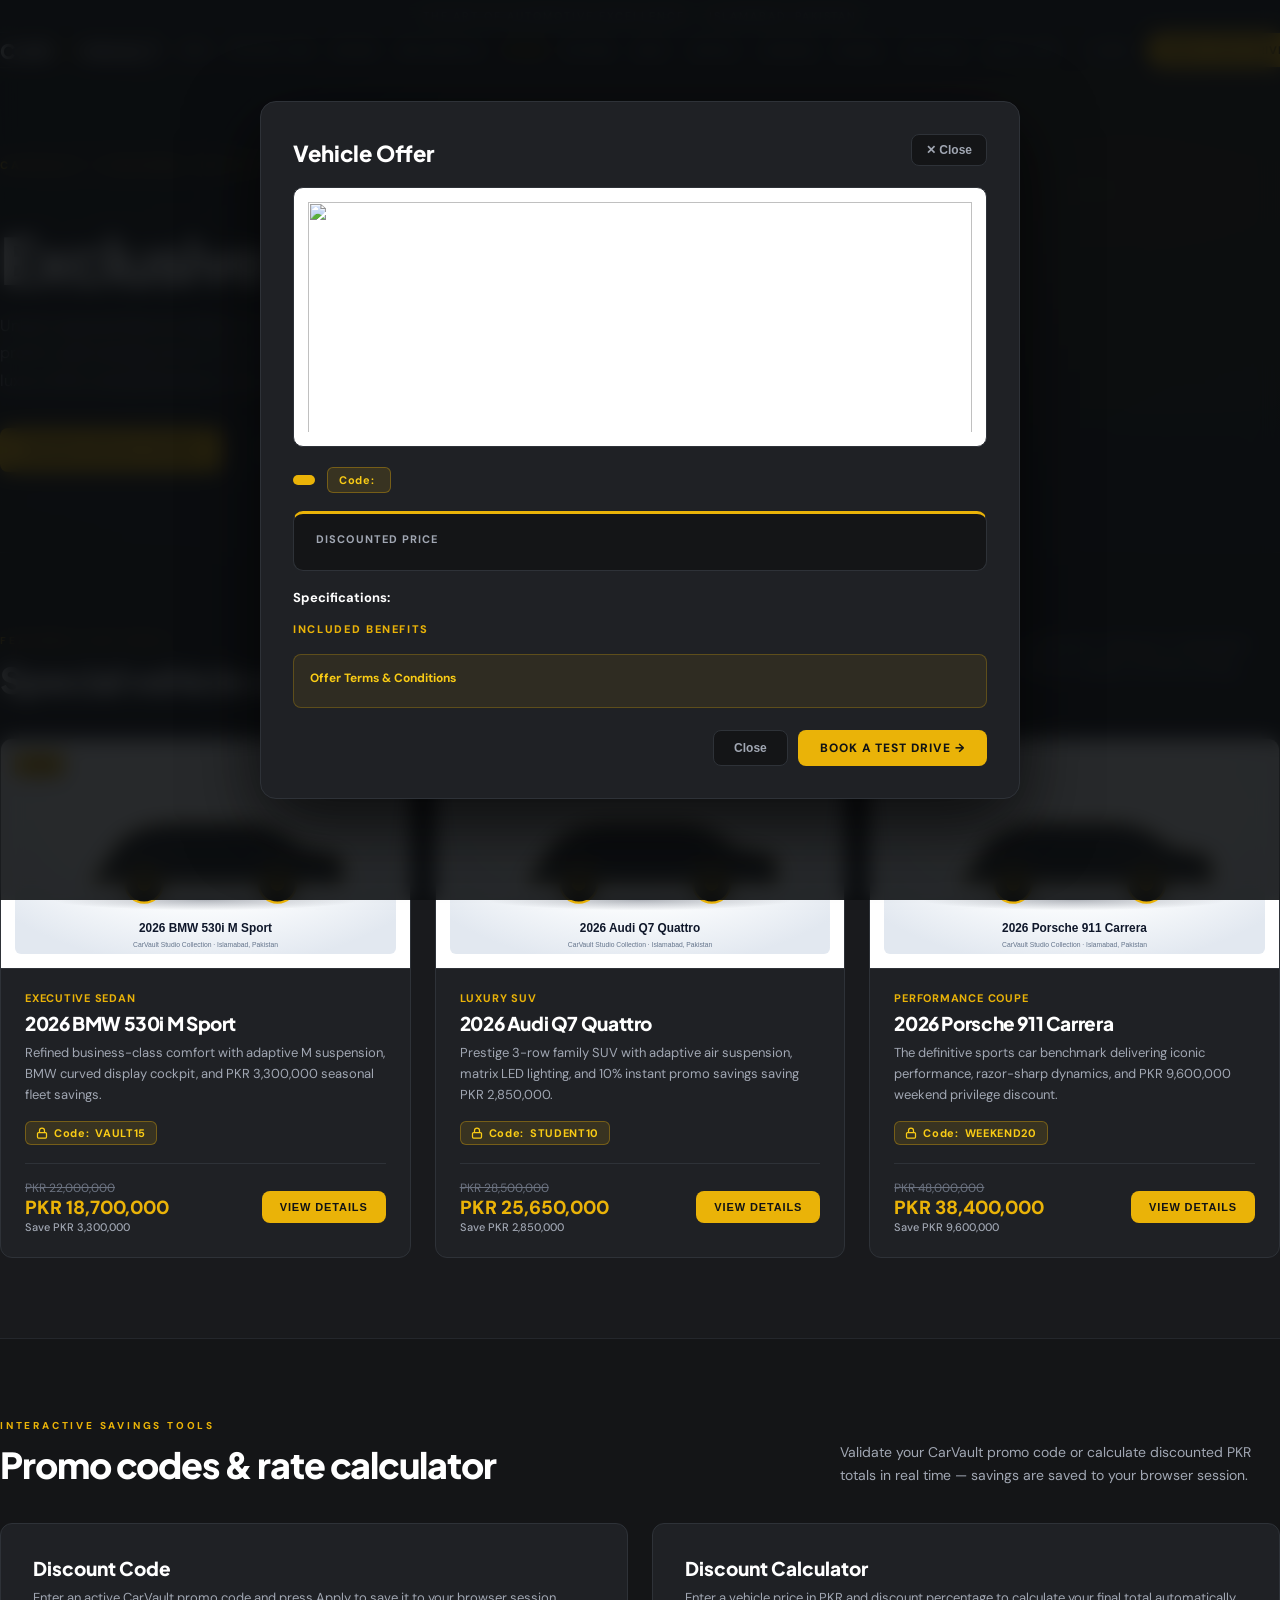
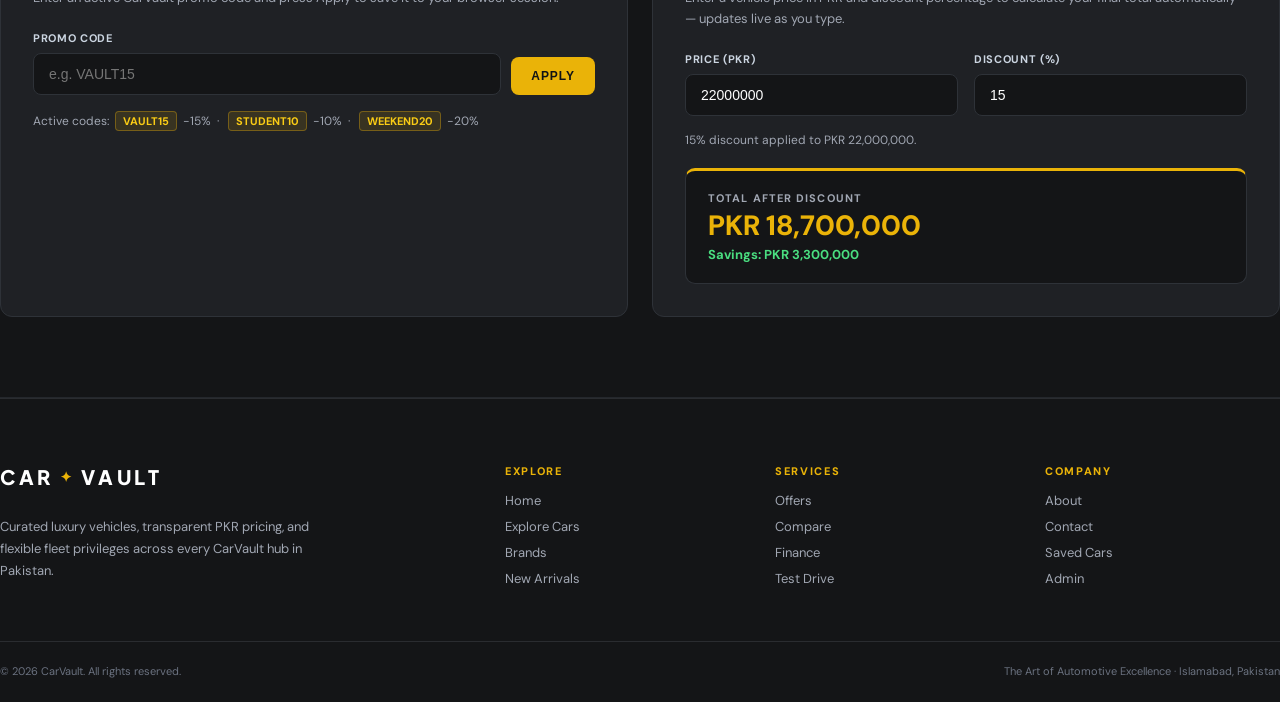
==== commit 15e5a3e2: "Implemented Customer Reviews page and synced navbar" ====
--- a/pages/offers.html
+++ b/pages/offers.html
@@ -38,13 +38,14 @@
           CAR <span class="ov-star">✦</span> VAULT
         </a>
 
-        <!-- Primary Nav (12 links) -->
+        <!-- Primary Nav (13 links) -->
         <nav class="navlinks" id="navLinks" aria-label="Primary navigation">
           <a href="../index.html">Home</a>
           <a href="explore.html">Explore Cars</a>
           <a href="brands.html">Brands</a>
           <a href="new-arrivals.html">New Arrivals</a>
           <a href="offers.html" class="active" aria-current="page">Offers</a>
+          <a href="reviews.html">Reviews</a>
           <a href="about.html">About</a>
           <a href="contact.html">Contact</a>
           <a href="compare.html">Compare</a>
--- a/css/offers-theme.css
+++ b/css/offers-theme.css
@@ -77,6 +77,7 @@
   align-items   : center;
   gap           : 2px;
   white-space   : nowrap;
+  flex-shrink   : 0;
 }
 .ov-logo .ov-star {
   color : var(--ov-gold);
@@ -85,14 +86,28 @@
   line-height: 1;
 }
 
-/* 12 Nav links */
+/* 13 Nav links - Single row layout without wrapping */
+.header .nav {
+  display        : flex;
+  align-items    : center;
+  justify-content: space-between;
+  gap            : 14px;
+  flex-wrap      : nowrap;
+}
+.navlinks {
+  display        : flex;
+  align-items    : center;
+  gap            : clamp(8px, 1.15vw, 16px) !important;
+  flex-wrap      : nowrap !important;
+}
 .navlinks a {
   color         : #cbd5e1 !important;
   font-size     : 11px;
-  letter-spacing: .11em;
+  letter-spacing: .08em;
   text-transform: uppercase;
   transition    : color .18s;
   font-weight   : 600;
+  white-space   : nowrap !important;
 }
 .navlinks a:hover,
 .navlinks a.active {
@@ -104,25 +119,30 @@
   display       : inline-flex;
   align-items   : center;
   gap           : 6px;
-  padding       : 10px 20px;
+  padding       : 10px 18px;
   background    : var(--ov-gold);
   color         : #111315 !important;
   border        : none;
   border-radius : 999px;
   font-size     : 11px;
   font-weight   : 800;
-  letter-spacing: .09em;
+  letter-spacing: .08em;
   text-transform: uppercase;
   text-decoration: none;
   white-space   : nowrap;
   transition    : background .18s, transform .18s, box-shadow .18s;
   cursor        : pointer;
+  flex-shrink   : 0;
 }
 .ov-cta-btn:hover {
   background : var(--ov-gold-hover);
   transform  : translateY(-2px);
   box-shadow : 0 4px 18px rgba(234, 179, 8, 0.35);
   color      : #111315 !important;
+}
+
+.nav-actions {
+  flex-shrink   : 0;
 }
 
 /* Mobile menu toggle */
@@ -142,11 +162,27 @@
   color         : var(--ov-gold);
 }
 
+@media (max-width: 1200px) and (min-width: 961px) {
+  .navlinks {
+    gap: 8px !important;
+  }
+  .navlinks a {
+    font-size: 10px !important;
+    letter-spacing: .05em !important;
+  }
+  .ov-cta-btn {
+    padding: 8px 14px !important;
+    font-size: 10px !important;
+  }
+}
+
 @media (max-width: 960px) {
   .navlinks {
     background    : #141517 !important;
     border-bottom : 1px solid #2a2c30 !important;
     top           : 70px !important;
+    gap           : 18px !important;
+    flex-wrap     : wrap !important;
   }
 }
 
